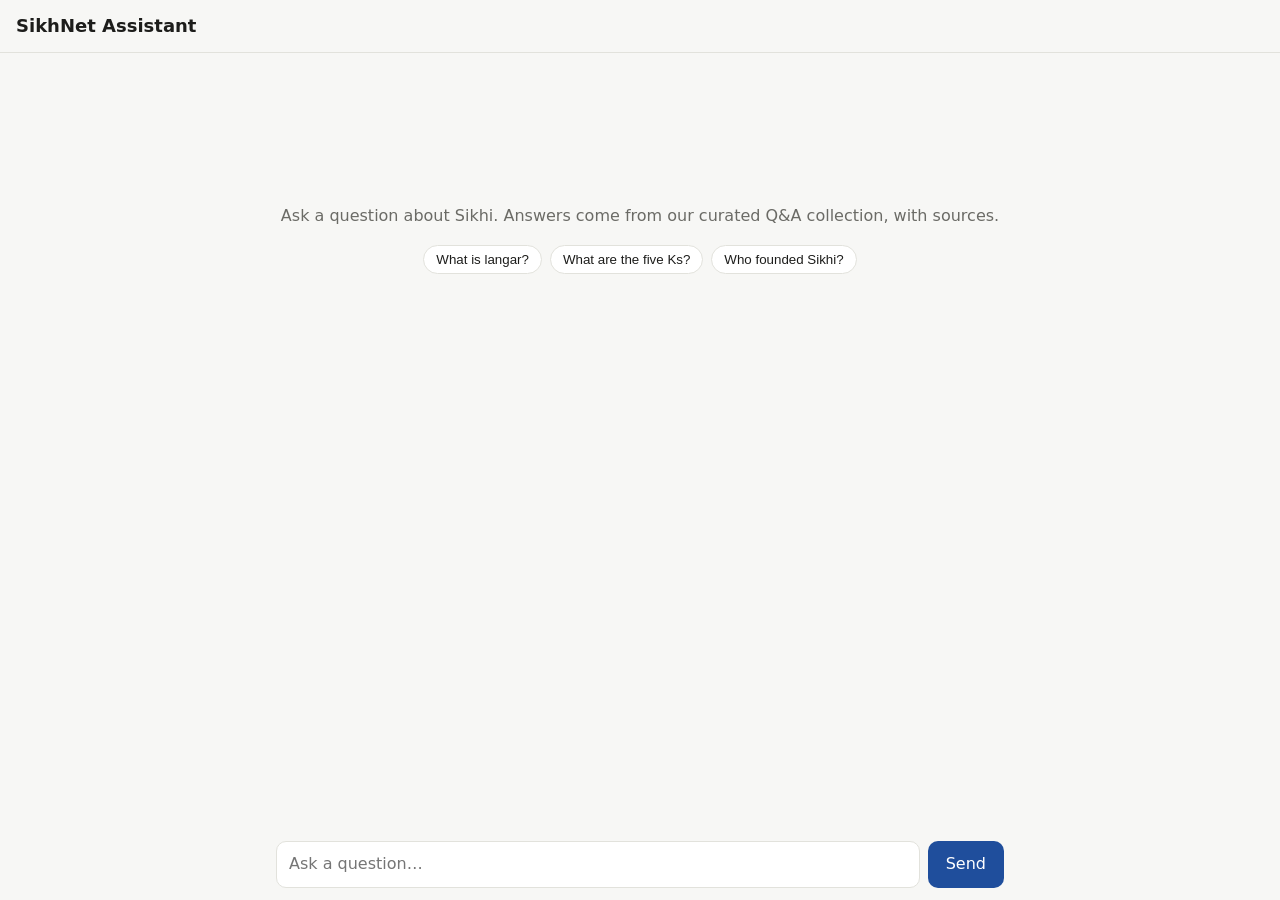
==== frontend/index.html @ e421dd8c "Initial scaffold: team skills, shared brain, RAG chat skeleton - .claude/skills adapted from garryta" ====
<!doctype html>
<html lang="en">
<head>
  <meta charset="utf-8" />
  <meta name="viewport" content="width=device-width, initial-scale=1" />
  <title>SikhNet Assistant</title>
  <link rel="stylesheet" href="style.css" />
</head>
<body>
  <header>
    <h1>SikhNet Assistant</h1>
    <span id="status" class="status"></span>
  </header>

  <main id="chat">
    <div class="empty" id="empty">
      <p>Ask a question about Sikhi. Answers come from our curated Q&amp;A collection, with sources.</p>
      <div class="starters">
        <button>What is langar?</button>
        <button>What are the five Ks?</button>
        <button>Who founded Sikhi?</button>
      </div>
    </div>
  </main>

  <form id="form">
    <textarea id="input" rows="1" placeholder="Ask a question…" required></textarea>
    <button type="submit">Send</button>
  </form>

  <script src="app.js"></script>
</body>
</html>
---- frontend/style.css ----
:root {
  --bg: #f7f7f5; --panel: #ffffff; --text: #1d1d1b; --muted: #6b6b66;
  --accent: #1f4e9c; --user: #e8eefa; --border: #e2e2dc;
}
@media (prefers-color-scheme: dark) {
  :root { --bg: #161615; --panel: #1f1f1d; --text: #ecece8; --muted: #9a9a93;
          --accent: #8db1f0; --user: #243150; --border: #33332f; }
}
* { box-sizing: border-box; }
body { margin: 0; font: 16px/1.55 system-ui, sans-serif; background: var(--bg); color: var(--text);
       display: flex; flex-direction: column; height: 100vh; }
header { display: flex; align-items: center; justify-content: space-between;
         padding: 12px 16px; border-bottom: 1px solid var(--border); }
h1 { font-size: 18px; margin: 0; }
.status { font-size: 12px; color: var(--muted); }
main { flex: 1; overflow-y: auto; padding: 16px; max-width: 760px; width: 100%; margin: 0 auto; }
.empty { text-align: center; color: var(--muted); margin-top: 15vh; }
.starters { display: flex; gap: 8px; justify-content: center; flex-wrap: wrap; }
.starters button { border: 1px solid var(--border); background: var(--panel); color: var(--text);
                   border-radius: 999px; padding: 6px 12px; cursor: pointer; }
.msg { margin: 12px 0; padding: 10px 14px; border-radius: 12px; white-space: pre-wrap; }
.msg.user { background: var(--user); margin-left: 15%; }
.msg.bot { background: var(--panel); border: 1px solid var(--border); margin-right: 5%; }
.msg.thinking { color: var(--muted); font-style: italic; }
.cites { margin-top: 8px; font-size: 13px; white-space: normal; }
.cites details { border-top: 1px solid var(--border); padding: 6px 0; }
.cites summary { cursor: pointer; color: var(--accent); }
.badge { font-size: 11px; color: var(--muted); margin-top: 6px; }
form { display: flex; gap: 8px; padding: 12px 16px; max-width: 760px; width: 100%; margin: 0 auto; }
textarea { flex: 1; resize: none; font: inherit; padding: 10px 12px; border-radius: 10px;
           border: 1px solid var(--border); background: var(--panel); color: var(--text); }
form button { border: 0; border-radius: 10px; padding: 0 18px; background: var(--accent); color: #fff;
              font: inherit; cursor: pointer; }
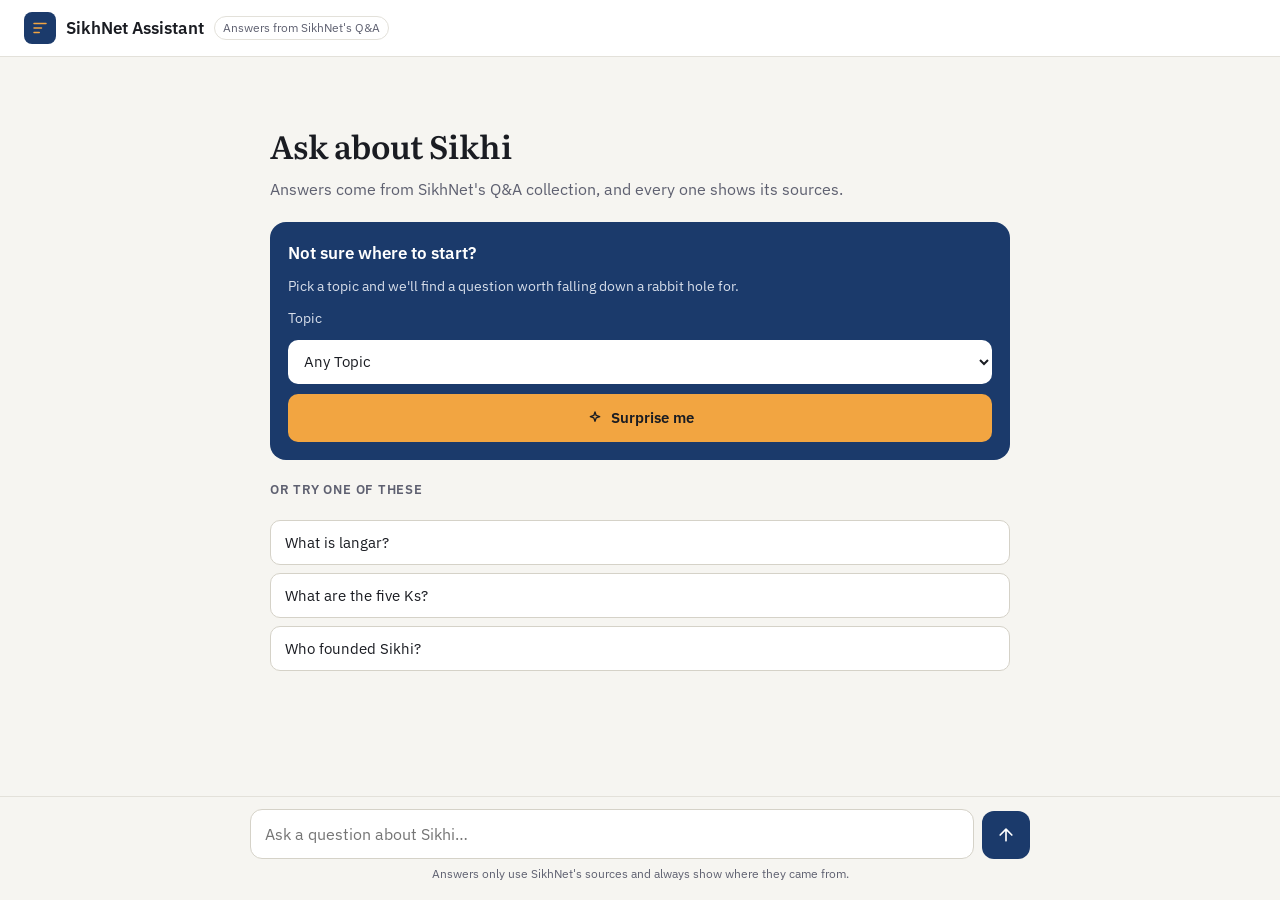
==== commit 03f38b71: "ui: chat v1 from Claude Design — source cards, follow-ups, perspectives, Surprise me R1 numbered sou" ====
--- a/frontend/index.html
+++ b/frontend/index.html
@@ -4,28 +4,64 @@
   <meta charset="utf-8" />
   <meta name="viewport" content="width=device-width, initial-scale=1" />
   <title>SikhNet Assistant</title>
+  <link rel="preconnect" href="https://fonts.googleapis.com" />
+  <link rel="preconnect" href="https://fonts.gstatic.com" crossorigin />
+  <link href="https://fonts.googleapis.com/css2?family=Literata:opsz,wght@7..72,400;7..72,600&family=IBM+Plex+Sans:wght@400;500;600&display=swap" rel="stylesheet" />
   <link rel="stylesheet" href="style.css" />
 </head>
 <body>
-  <header>
-    <h1>SikhNet Assistant</h1>
-    <span id="status" class="status"></span>
+  <header class="topbar">
+    <div class="brand">
+      <span class="logo" aria-hidden="true">
+        <svg width="18" height="18" viewBox="0 0 24 24" fill="none" stroke="currentColor" stroke-width="2" stroke-linecap="round"><path d="M4 6h16M4 12h10M4 18h7"/></svg>
+      </span>
+      <span class="name">SikhNet Assistant</span>
+      <span class="pill" id="status">Answers from SikhNet's Q&amp;A</span>
+    </div>
+    <form class="surprise-bar" data-surprise>
+      <label for="topic">Explore a topic</label>
+      <select id="topic" data-topics></select>
+      <button type="submit" class="btn-accent">
+        <svg width="16" height="16" viewBox="0 0 24 24" fill="none" stroke="currentColor" stroke-width="2" stroke-linejoin="round" aria-hidden="true"><path d="M12 3l1.8 5.2L19 10l-5.2 1.8L12 17l-1.8-5.2L5 10l5.2-1.8z"/></svg>
+        Surprise me
+      </button>
+    </form>
   </header>
 
-  <main id="chat">
-    <div class="empty" id="empty">
-      <p>Ask a question about Sikhi. Answers come from our curated Q&amp;A collection, with sources.</p>
-      <div class="starters">
-        <button>What is langar?</button>
-        <button>What are the five Ks?</button>
-        <button>Who founded Sikhi?</button>
+  <main id="chat" aria-live="polite">
+    <section class="home" id="home">
+      <h1>Ask about Sikhi</h1>
+      <p class="lede">Answers come from SikhNet's Q&amp;A collection, and every one shows its sources.</p>
+
+      <form class="surprise-card" data-surprise>
+        <h2>Not sure where to start?</h2>
+        <p>Pick a topic and we'll find a question worth falling down a rabbit hole for.</p>
+        <label for="topic-home">Topic</label>
+        <select id="topic-home" data-topics></select>
+        <button type="submit" class="btn-accent">
+          <svg width="16" height="16" viewBox="0 0 24 24" fill="none" stroke="currentColor" stroke-width="2" stroke-linejoin="round" aria-hidden="true"><path d="M12 3l1.8 5.2L19 10l-5.2 1.8L12 17l-1.8-5.2L5 10l5.2-1.8z"/></svg>
+          Surprise me
+        </button>
+      </form>
+
+      <h2 class="eyebrow">Or try one of these</h2>
+      <div class="option-list">
+        <button type="button" class="option" data-ask>What is langar?</button>
+        <button type="button" class="option" data-ask>What are the five Ks?</button>
+        <button type="button" class="option" data-ask>Who founded Sikhi?</button>
       </div>
-    </div>
+    </section>
   </main>
 
-  <form id="form">
-    <textarea id="input" rows="1" placeholder="Ask a question…" required></textarea>
-    <button type="submit">Send</button>
+  <form id="form" class="composer">
+    <div class="composer-row">
+      <label for="input" class="sr-only">Your question</label>
+      <textarea id="input" rows="1" placeholder="Ask a question about Sikhi…" required></textarea>
+      <button type="submit" class="send" aria-label="Send">
+        <svg width="20" height="20" viewBox="0 0 24 24" fill="none" stroke="currentColor" stroke-width="2" stroke-linecap="round" stroke-linejoin="round" aria-hidden="true"><path d="M12 19V5M5 12l7-7 7 7"/></svg>
+      </button>
+    </div>
+    <p class="fineprint">Answers only use SikhNet's sources and always show where they came from.</p>
   </form>
 
   <script src="app.js"></script>
--- a/frontend/style.css
+++ b/frontend/style.css
@@ -1,33 +1,145 @@
 :root {
-  --bg: #f7f7f5; --panel: #ffffff; --text: #1d1d1b; --muted: #6b6b66;
-  --accent: #1f4e9c; --user: #e8eefa; --border: #e2e2dc;
+  --bg: #f6f5f1; --panel: #ffffff; --text: #1a1c22; --body: #3c3e4a; --muted: #5e6070;
+  --border: #e3e1da; --control: #d5d2c8; --rule: #eceae3;
+  --navy: #1b3a6b; --on-navy: #ffffff; --on-navy-muted: #d7deea;
+  --accent: #f2a541; --on-accent: #1a1c22;
+  --cite: #e4eaf4; --cite-alt: #f7e7cf; --warm: #8a4b08; --user: #e4eaf4;
+  --link: #1b3a6b;
+  --serif: "Literata", Georgia, serif;
+  --sans: "IBM Plex Sans", system-ui, sans-serif;
 }
 @media (prefers-color-scheme: dark) {
-  :root { --bg: #161615; --panel: #1f1f1d; --text: #ecece8; --muted: #9a9a93;
-          --accent: #8db1f0; --user: #243150; --border: #33332f; }
+  :root {
+    --bg: #14161b; --panel: #1d2027; --text: #ecebe6; --body: #c9c8c2; --muted: #9c9da6;
+    --border: #2d313a; --control: #3a3f4a; --rule: #2a2d35;
+    --navy: #2c4f8a; --on-navy-muted: #c9d3e6;
+    --cite: #26334c; --cite-alt: #3d2f1c; --warm: #f2b56b; --user: #26334c;
+    --link: #9dbaf0;
+  }
 }
 * { box-sizing: border-box; }
-body { margin: 0; font: 16px/1.55 system-ui, sans-serif; background: var(--bg); color: var(--text);
-       display: flex; flex-direction: column; height: 100vh; }
-header { display: flex; align-items: center; justify-content: space-between;
-         padding: 12px 16px; border-bottom: 1px solid var(--border); }
-h1 { font-size: 18px; margin: 0; }
-.status { font-size: 12px; color: var(--muted); }
-main { flex: 1; overflow-y: auto; padding: 16px; max-width: 760px; width: 100%; margin: 0 auto; }
-.empty { text-align: center; color: var(--muted); margin-top: 15vh; }
-.starters { display: flex; gap: 8px; justify-content: center; flex-wrap: wrap; }
-.starters button { border: 1px solid var(--border); background: var(--panel); color: var(--text);
-                   border-radius: 999px; padding: 6px 12px; cursor: pointer; }
-.msg { margin: 12px 0; padding: 10px 14px; border-radius: 12px; white-space: pre-wrap; }
-.msg.user { background: var(--user); margin-left: 15%; }
-.msg.bot { background: var(--panel); border: 1px solid var(--border); margin-right: 5%; }
-.msg.thinking { color: var(--muted); font-style: italic; }
-.cites { margin-top: 8px; font-size: 13px; white-space: normal; }
-.cites details { border-top: 1px solid var(--border); padding: 6px 0; }
-.cites summary { cursor: pointer; color: var(--accent); }
-.badge { font-size: 11px; color: var(--muted); margin-top: 6px; }
-form { display: flex; gap: 8px; padding: 12px 16px; max-width: 760px; width: 100%; margin: 0 auto; }
-textarea { flex: 1; resize: none; font: inherit; padding: 10px 12px; border-radius: 10px;
-           border: 1px solid var(--border); background: var(--panel); color: var(--text); }
-form button { border: 0; border-radius: 10px; padding: 0 18px; background: var(--accent); color: #fff;
-              font: inherit; cursor: pointer; }
+body { margin: 0; font: 16px/1.55 var(--sans); background: var(--bg); color: var(--text);
+       display: flex; flex-direction: column; min-height: 100vh; min-height: 100dvh; }
+a { color: var(--link); }
+button, select, textarea, input { font: inherit; color: inherit; }
+button { cursor: pointer; }
+:focus-visible { outline: 2px solid var(--link); outline-offset: 2px; }
+.sr-only { position: absolute; width: 1px; height: 1px; overflow: hidden; clip: rect(0 0 0 0); white-space: nowrap; }
+
+/* Top bar */
+.topbar { display: flex; flex-wrap: wrap; align-items: center; justify-content: space-between; gap: 12px;
+          padding: 12px 24px; background: var(--panel); border-bottom: 1px solid var(--border);
+          position: sticky; top: 0; z-index: 2; }
+.brand { display: flex; align-items: center; gap: 10px; min-width: 0; }
+.logo { width: 32px; height: 32px; border-radius: 8px; background: var(--navy); color: var(--accent);
+        display: flex; align-items: center; justify-content: center; flex: none; }
+.name { font-weight: 600; font-size: 17px; }
+.pill { font-size: 12px; color: var(--muted); border: 1px solid var(--border); border-radius: 999px; padding: 2px 8px; }
+.surprise-bar { display: flex; flex-wrap: wrap; align-items: center; gap: 8px; margin: 0; }
+.surprise-bar label { font-size: 14px; color: var(--muted); }
+select { height: 44px; padding: 0 12px; border-radius: 10px; border: 1px solid var(--control);
+         background: var(--panel); font-size: 14px; text-transform: capitalize; }
+.btn-accent { height: 44px; padding: 0 16px; border: 0; border-radius: 10px; background: var(--accent);
+              color: var(--on-accent); font-weight: 600; font-size: 14px;
+              display: inline-flex; align-items: center; justify-content: center; gap: 8px; }
+body:not(.has-chat) .surprise-bar { display: none; }  /* home shows its own Surprise card */
+.btn-accent:disabled { opacity: .6; cursor: progress; }
+
+/* Conversation */
+main { flex: 1; width: 100%; max-width: 780px; margin: 0 auto; padding: 32px 20px 24px;
+       display: flex; flex-direction: column; gap: 24px; }
+.user-msg { align-self: flex-end; max-width: 80%; background: var(--user); border-radius: 16px 16px 4px 16px;
+            padding: 10px 16px; white-space: pre-wrap; overflow-wrap: anywhere; }
+.turn { display: flex; flex-direction: column; gap: 20px; }
+.answer { font-family: var(--serif); font-size: 18px; line-height: 1.7; overflow-wrap: anywhere; }
+.answer p { margin: 0 0 12px; }
+.answer p:last-child { margin-bottom: 0; }
+.answer ul, .answer ol { margin: 0 0 12px; padding-left: 1.4em; }
+.cite { font-family: var(--sans); font-size: 12px; font-weight: 600; line-height: 1; border: 0;
+        background: var(--cite); color: var(--link); border-radius: 6px; padding: 3px 6px;
+        vertical-align: 2px; margin: 0 1px; }
+.cite.alt { background: var(--cite-alt); }
+.eyebrow { margin: 0; font-size: 13px; font-weight: 600; letter-spacing: .06em; text-transform: uppercase; color: var(--muted); }
+section.block { display: flex; flex-direction: column; gap: 10px; }
+
+/* R1 source cards */
+.sources { display: grid; grid-template-columns: repeat(2, minmax(0, 1fr)); gap: 10px; align-items: start; }
+.source { background: var(--panel); border: 1px solid var(--border); border-radius: 12px; padding: 12px 14px; }
+.source.flash { border-color: var(--link); }
+.source summary { cursor: pointer; display: flex; gap: 10px; align-items: flex-start; list-style: none; }
+.source summary::-webkit-details-marker { display: none; }
+.num { flex: none; width: 22px; height: 22px; border-radius: 6px; background: var(--navy); color: var(--on-navy);
+       font-size: 12px; font-weight: 600; display: flex; align-items: center; justify-content: center; }
+.source-head { display: flex; flex-direction: column; gap: 2px; min-width: 0; }
+.source-q { font-weight: 600; font-size: 15px; overflow-wrap: anywhere; }
+.source-meta { font-size: 12px; color: var(--muted); }
+.source p { margin: 10px 0 6px; font-size: 14px; color: var(--body); white-space: pre-wrap; overflow-wrap: anywhere; }
+.source a { font-size: 13px; font-weight: 500; }
+
+/* R4 perspectives */
+.perspectives { background: var(--panel); border: 1px solid var(--border); border-radius: 12px; padding: 16px; gap: 12px; }
+.perspectives-head { display: flex; flex-wrap: wrap; align-items: center; justify-content: space-between; gap: 8px; }
+.perspectives h2 { margin: 0; font-size: 15px; font-weight: 600; }
+.perspectives-head span { font-size: 12px; color: var(--muted); }
+.view { display: flex; flex-direction: column; gap: 4px; }
+.view + .view { border-top: 1px solid var(--rule); padding-top: 12px; }
+.view-label { font-size: 13px; font-weight: 600; color: var(--warm); }
+.view p { margin: 0; font-size: 15px; color: var(--body); }
+
+/* R2 follow-ups, starters */
+.option-list { display: flex; flex-direction: column; gap: 8px; }
+.option { text-align: left; min-height: 44px; padding: 10px 14px; border-radius: 10px; border: 1px solid var(--control);
+          background: var(--panel); font-size: 15px; display: flex; align-items: center; justify-content: space-between; gap: 12px; }
+.option:hover { border-color: var(--link); }
+.option svg { flex: none; color: var(--link); }
+
+/* Home (empty state) */
+.home { display: flex; flex-direction: column; gap: 20px; margin-top: 4vh; }
+.home h1 { margin: 0; font-family: var(--serif); font-size: 32px; font-weight: 600; line-height: 1.25; }
+.lede { margin: -8px 0 0; color: var(--muted); }
+.surprise-card { background: var(--navy); color: var(--on-navy); border-radius: 16px; padding: 18px;
+                 display: flex; flex-direction: column; gap: 10px; margin: 0; }
+.surprise-card h2 { margin: 0; font-size: 17px; font-weight: 600; }
+.surprise-card p, .surprise-card label { margin: 0; font-size: 14px; color: var(--on-navy-muted); }
+.surprise-card select { border: 0; background: #ffffff; color: #1a1c22; font-size: 15px; }
+.surprise-card .btn-accent { height: 48px; font-size: 15px; }
+
+/* Loading, not found, error */
+.loading { display: flex; flex-direction: column; gap: 10px; background: var(--panel); border: 1px solid var(--border);
+           border-radius: 12px; padding: 14px; }
+.loading-label { font-size: 13px; color: var(--muted); display: flex; align-items: center; gap: 8px; }
+.bar { height: 12px; border-radius: 6px; background: var(--rule); animation: pulse 1.2s ease-in-out infinite; }
+@keyframes pulse { 50% { opacity: .45; } }
+@media (prefers-reduced-motion: reduce) { .bar { animation: none; } }
+.notice { background: var(--panel); border: 1px solid var(--border); border-radius: 12px; padding: 16px;
+          display: flex; flex-direction: column; gap: 12px; }
+.notice-head { display: flex; align-items: center; gap: 8px; color: var(--warm); }
+.notice h2 { margin: 0; font-size: 16px; font-weight: 600; color: var(--text); }
+.notice p { margin: 0; font-size: 15px; color: var(--body); }
+.mode-note { font-size: 12px; color: var(--muted); }
+
+/* Composer */
+.composer { position: sticky; bottom: 0; background: var(--bg); border-top: 1px solid var(--border);
+            padding: 12px 20px 16px; margin: 0; }
+.composer-row, .fineprint { max-width: 780px; margin: 0 auto; }
+.composer-row { display: flex; gap: 8px; align-items: flex-end; }
+textarea { flex: 1; min-width: 0; resize: none; min-height: 48px; max-height: 200px; padding: 12px 14px; border-radius: 12px;
+           border: 1px solid var(--control); background: var(--panel); }
+.send { width: 48px; height: 48px; flex: none; border-radius: 12px; border: 0; background: var(--navy); color: var(--on-navy);
+        display: flex; align-items: center; justify-content: center; }
+.send:disabled { opacity: .6; cursor: progress; }
+.fineprint { margin-top: 6px; font-size: 12px; color: var(--muted); text-align: center; }
+
+@media (max-width: 640px) {
+  .topbar { padding: 10px 16px; }
+  .pill, .surprise-bar label { display: none; }
+  .surprise-bar { width: 100%; }
+  .surprise-bar select { flex: 1; min-width: 0; }
+  main { padding: 20px 16px 16px; }
+  .home h1 { font-size: 28px; }
+  .sources { grid-template-columns: minmax(0, 1fr); }
+  .user-msg { max-width: 88%; }
+  .answer { font-size: 17px; }
+  .composer { padding: 10px 16px 14px; }
+  .fineprint { display: none; }
+}
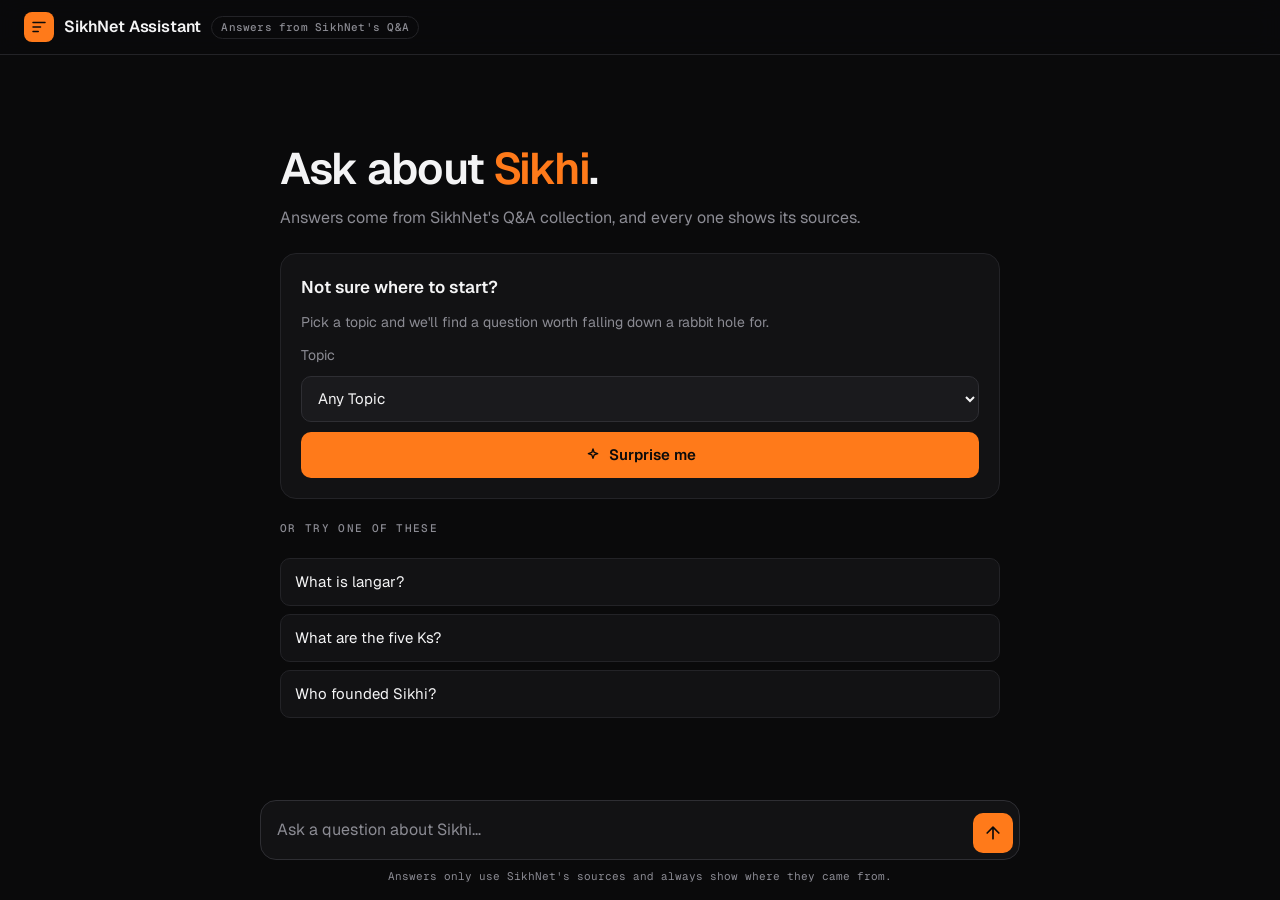
==== commit bd7495c6: "ui: sleek black + orange theme Near-black surfaces, single orange accent, Geist + Geist Mono, pill c" ====
--- a/frontend/index.html
+++ b/frontend/index.html
@@ -3,10 +3,11 @@
 <head>
   <meta charset="utf-8" />
   <meta name="viewport" content="width=device-width, initial-scale=1" />
+  <meta name="theme-color" content="#0a0a0b" />
   <title>SikhNet Assistant</title>
   <link rel="preconnect" href="https://fonts.googleapis.com" />
   <link rel="preconnect" href="https://fonts.gstatic.com" crossorigin />
-  <link href="https://fonts.googleapis.com/css2?family=Literata:opsz,wght@7..72,400;7..72,600&family=IBM+Plex+Sans:wght@400;500;600&display=swap" rel="stylesheet" />
+  <link href="https://fonts.googleapis.com/css2?family=Geist:wght@400;500;600&family=Geist+Mono:wght@400;500;600&display=swap" rel="stylesheet" />
   <link rel="stylesheet" href="style.css" />
 </head>
 <body>
@@ -30,7 +31,7 @@
 
   <main id="chat" aria-live="polite">
     <section class="home" id="home">
-      <h1>Ask about Sikhi</h1>
+      <h1>Ask about <em>Sikhi</em>.</h1>
       <p class="lede">Answers come from SikhNet's Q&amp;A collection, and every one shows its sources.</p>
 
       <form class="surprise-card" data-surprise>
--- a/frontend/style.css
+++ b/frontend/style.css
@@ -1,145 +1,160 @@
+/* Sleek dark theme: near-black surfaces, one orange accent. */
 :root {
-  --bg: #f6f5f1; --panel: #ffffff; --text: #1a1c22; --body: #3c3e4a; --muted: #5e6070;
-  --border: #e3e1da; --control: #d5d2c8; --rule: #eceae3;
-  --navy: #1b3a6b; --on-navy: #ffffff; --on-navy-muted: #d7deea;
-  --accent: #f2a541; --on-accent: #1a1c22;
-  --cite: #e4eaf4; --cite-alt: #f7e7cf; --warm: #8a4b08; --user: #e4eaf4;
-  --link: #1b3a6b;
-  --serif: "Literata", Georgia, serif;
-  --sans: "IBM Plex Sans", system-ui, sans-serif;
-}
-@media (prefers-color-scheme: dark) {
-  :root {
-    --bg: #14161b; --panel: #1d2027; --text: #ecebe6; --body: #c9c8c2; --muted: #9c9da6;
-    --border: #2d313a; --control: #3a3f4a; --rule: #2a2d35;
-    --navy: #2c4f8a; --on-navy-muted: #c9d3e6;
-    --cite: #26334c; --cite-alt: #3d2f1c; --warm: #f2b56b; --user: #26334c;
-    --link: #9dbaf0;
-  }
+  color-scheme: dark;
+  --bg: #0a0a0b; --panel: #121214; --raised: #1a1a1d; --hover: #212125;
+  --text: #f4f4f5; --body: #c9c9cf; --muted: #8b8b93;
+  --border: #232327; --control: #2e2e33; --rule: #1f1f23;
+  --accent: #ff7a1a; --accent-hover: #ff8f3d; --on-accent: #0a0a0b;
+  --accent-soft: rgba(255, 122, 26, .14); --accent-line: rgba(255, 122, 26, .45);
+  --sans: "Geist", system-ui, sans-serif;
+  --mono: "Geist Mono", ui-monospace, monospace;
 }
 * { box-sizing: border-box; }
-body { margin: 0; font: 16px/1.55 var(--sans); background: var(--bg); color: var(--text);
-       display: flex; flex-direction: column; min-height: 100vh; min-height: 100dvh; }
-a { color: var(--link); }
+body { margin: 0; font: 16px/1.6 var(--sans); background: var(--bg); color: var(--text);
+       display: flex; flex-direction: column; min-height: 100vh; min-height: 100dvh;
+       -webkit-font-smoothing: antialiased; }
+a { color: var(--accent); text-decoration-color: var(--accent-line); text-underline-offset: 3px; }
+a:hover { color: var(--accent-hover); }
 button, select, textarea, input { font: inherit; color: inherit; }
 button { cursor: pointer; }
-:focus-visible { outline: 2px solid var(--link); outline-offset: 2px; }
+:focus-visible { outline: 2px solid var(--accent); outline-offset: 2px; }
+::selection { background: var(--accent); color: var(--on-accent); }
 .sr-only { position: absolute; width: 1px; height: 1px; overflow: hidden; clip: rect(0 0 0 0); white-space: nowrap; }
 
 /* Top bar */
 .topbar { display: flex; flex-wrap: wrap; align-items: center; justify-content: space-between; gap: 12px;
-          padding: 12px 24px; background: var(--panel); border-bottom: 1px solid var(--border);
+          padding: 12px 24px; background: rgba(10, 10, 11, .82); backdrop-filter: blur(12px);
+          -webkit-backdrop-filter: blur(12px); border-bottom: 1px solid var(--border);
           position: sticky; top: 0; z-index: 2; }
 .brand { display: flex; align-items: center; gap: 10px; min-width: 0; }
-.logo { width: 32px; height: 32px; border-radius: 8px; background: var(--navy); color: var(--accent);
+.logo { width: 30px; height: 30px; border-radius: 8px; background: var(--accent); color: var(--on-accent);
         display: flex; align-items: center; justify-content: center; flex: none; }
-.name { font-weight: 600; font-size: 17px; }
-.pill { font-size: 12px; color: var(--muted); border: 1px solid var(--border); border-radius: 999px; padding: 2px 8px; }
+.name { font-weight: 600; font-size: 16px; letter-spacing: -.01em; }
+.pill { font: 500 11px/1 var(--mono); color: var(--muted); border: 1px solid var(--border); border-radius: 999px;
+        padding: 5px 9px; letter-spacing: .02em; }
 .surprise-bar { display: flex; flex-wrap: wrap; align-items: center; gap: 8px; margin: 0; }
-.surprise-bar label { font-size: 14px; color: var(--muted); }
-select { height: 44px; padding: 0 12px; border-radius: 10px; border: 1px solid var(--control);
+.surprise-bar label { font-size: 13px; color: var(--muted); }
+select { height: 40px; padding: 0 12px; border-radius: 10px; border: 1px solid var(--control);
          background: var(--panel); font-size: 14px; text-transform: capitalize; }
-.btn-accent { height: 44px; padding: 0 16px; border: 0; border-radius: 10px; background: var(--accent);
+select:hover { border-color: #3d3d43; }
+.btn-accent { height: 40px; padding: 0 16px; border: 0; border-radius: 10px; background: var(--accent);
               color: var(--on-accent); font-weight: 600; font-size: 14px;
-              display: inline-flex; align-items: center; justify-content: center; gap: 8px; }
+              display: inline-flex; align-items: center; justify-content: center; gap: 8px;
+              transition: background .15s, transform .15s; }
+.btn-accent:hover { background: var(--accent-hover); }
+.btn-accent:active { transform: translateY(1px); }
 body:not(.has-chat) .surprise-bar { display: none; }  /* home shows its own Surprise card */
-.btn-accent:disabled { opacity: .6; cursor: progress; }
+.btn-accent:disabled { opacity: .55; cursor: progress; }
 
 /* Conversation */
-main { flex: 1; width: 100%; max-width: 780px; margin: 0 auto; padding: 32px 20px 24px;
-       display: flex; flex-direction: column; gap: 24px; }
-.user-msg { align-self: flex-end; max-width: 80%; background: var(--user); border-radius: 16px 16px 4px 16px;
-            padding: 10px 16px; white-space: pre-wrap; overflow-wrap: anywhere; }
-.turn { display: flex; flex-direction: column; gap: 20px; }
-.answer { font-family: var(--serif); font-size: 18px; line-height: 1.7; overflow-wrap: anywhere; }
-.answer p { margin: 0 0 12px; }
+main { flex: 1; width: 100%; max-width: 760px; margin: 0 auto; padding: 36px 20px 28px;
+       display: flex; flex-direction: column; gap: 28px; }
+.user-msg { align-self: flex-end; max-width: 80%; background: var(--raised); border: 1px solid var(--border);
+            border-radius: 18px 18px 4px 18px; padding: 10px 16px; white-space: pre-wrap; overflow-wrap: anywhere; }
+.turn { display: flex; flex-direction: column; gap: 22px; }
+.answer { font-size: 17px; line-height: 1.75; color: var(--body); overflow-wrap: anywhere; }
+.answer strong { color: var(--text); font-weight: 600; }
+.answer p { margin: 0 0 14px; }
 .answer p:last-child { margin-bottom: 0; }
-.answer ul, .answer ol { margin: 0 0 12px; padding-left: 1.4em; }
-.cite { font-family: var(--sans); font-size: 12px; font-weight: 600; line-height: 1; border: 0;
-        background: var(--cite); color: var(--link); border-radius: 6px; padding: 3px 6px;
-        vertical-align: 2px; margin: 0 1px; }
-.cite.alt { background: var(--cite-alt); }
-.eyebrow { margin: 0; font-size: 13px; font-weight: 600; letter-spacing: .06em; text-transform: uppercase; color: var(--muted); }
+.answer ul, .answer ol { margin: 0 0 14px; padding-left: 1.4em; }
+.answer li::marker { color: var(--accent); }
+.cite { font: 600 11px/1 var(--mono); border: 1px solid var(--accent-line); background: var(--accent-soft);
+        color: var(--accent); border-radius: 5px; padding: 3px 5px; vertical-align: 2px; margin: 0 1px;
+        transition: background .15s; }
+.cite:hover { background: var(--accent); color: var(--on-accent); }
+.cite.alt { border-color: var(--control); background: var(--raised); color: var(--body); }
+.cite.alt:hover { background: var(--hover); color: var(--text); }
+.eyebrow { margin: 0; font: 500 11px/1.4 var(--mono); letter-spacing: .12em; text-transform: uppercase; color: var(--muted); }
 section.block { display: flex; flex-direction: column; gap: 10px; }
 
 /* R1 source cards */
 .sources { display: grid; grid-template-columns: repeat(2, minmax(0, 1fr)); gap: 10px; align-items: start; }
-.source { background: var(--panel); border: 1px solid var(--border); border-radius: 12px; padding: 12px 14px; }
-.source.flash { border-color: var(--link); }
+.source { background: var(--panel); border: 1px solid var(--border); border-radius: 12px; padding: 12px 14px;
+          transition: border-color .2s; }
+.source:hover { border-color: var(--control); }
+.source.flash { border-color: var(--accent); }
 .source summary { cursor: pointer; display: flex; gap: 10px; align-items: flex-start; list-style: none; }
 .source summary::-webkit-details-marker { display: none; }
-.num { flex: none; width: 22px; height: 22px; border-radius: 6px; background: var(--navy); color: var(--on-navy);
-       font-size: 12px; font-weight: 600; display: flex; align-items: center; justify-content: center; }
+.num { flex: none; width: 22px; height: 22px; border-radius: 6px; border: 1px solid var(--accent-line);
+       color: var(--accent); font: 600 11px/1 var(--mono); display: flex; align-items: center; justify-content: center; }
 .source-head { display: flex; flex-direction: column; gap: 2px; min-width: 0; }
-.source-q { font-weight: 600; font-size: 15px; overflow-wrap: anywhere; }
-.source-meta { font-size: 12px; color: var(--muted); }
+.source-q { font-weight: 500; font-size: 15px; overflow-wrap: anywhere; }
+.source-meta { font: 400 11px/1.5 var(--mono); color: var(--muted); }
 .source p { margin: 10px 0 6px; font-size: 14px; color: var(--body); white-space: pre-wrap; overflow-wrap: anywhere; }
 .source a { font-size: 13px; font-weight: 500; }
 
 /* R4 perspectives */
-.perspectives { background: var(--panel); border: 1px solid var(--border); border-radius: 12px; padding: 16px; gap: 12px; }
+.perspectives { background: var(--panel); border: 1px solid var(--border); border-radius: 12px; padding: 16px; gap: 14px; }
 .perspectives-head { display: flex; flex-wrap: wrap; align-items: center; justify-content: space-between; gap: 8px; }
 .perspectives h2 { margin: 0; font-size: 15px; font-weight: 600; }
-.perspectives-head span { font-size: 12px; color: var(--muted); }
+.perspectives-head span { font: 400 11px/1.5 var(--mono); color: var(--muted); }
 .view { display: flex; flex-direction: column; gap: 4px; }
-.view + .view { border-top: 1px solid var(--rule); padding-top: 12px; }
-.view-label { font-size: 13px; font-weight: 600; color: var(--warm); }
+.view + .view { border-top: 1px solid var(--rule); padding-top: 14px; }
+.view-label { font: 500 11px/1.5 var(--mono); letter-spacing: .08em; text-transform: uppercase; color: var(--accent); }
 .view p { margin: 0; font-size: 15px; color: var(--body); }
 
 /* R2 follow-ups, starters */
 .option-list { display: flex; flex-direction: column; gap: 8px; }
-.option { text-align: left; min-height: 44px; padding: 10px 14px; border-radius: 10px; border: 1px solid var(--control);
-          background: var(--panel); font-size: 15px; display: flex; align-items: center; justify-content: space-between; gap: 12px; }
-.option:hover { border-color: var(--link); }
-.option svg { flex: none; color: var(--link); }
+.option { text-align: left; min-height: 46px; padding: 11px 14px; border-radius: 10px; border: 1px solid var(--border);
+          background: var(--panel); font-size: 15px; display: flex; align-items: center; justify-content: space-between; gap: 12px;
+          transition: border-color .15s, background .15s; }
+.option:hover { border-color: var(--accent-line); background: var(--raised); }
+.option svg { flex: none; color: var(--muted); transition: color .15s, transform .15s; }
+.option:hover svg { color: var(--accent); transform: translateX(2px); }
 
 /* Home (empty state) */
-.home { display: flex; flex-direction: column; gap: 20px; margin-top: 4vh; }
-.home h1 { margin: 0; font-family: var(--serif); font-size: 32px; font-weight: 600; line-height: 1.25; }
-.lede { margin: -8px 0 0; color: var(--muted); }
-.surprise-card { background: var(--navy); color: var(--on-navy); border-radius: 16px; padding: 18px;
+.home { display: flex; flex-direction: column; gap: 22px; margin-top: 6vh; }
+.home h1 { margin: 0; font-size: 44px; font-weight: 600; line-height: 1.1; letter-spacing: -.03em; }
+.home h1 em { font-style: normal; color: var(--accent); }
+.lede { margin: -10px 0 0; color: var(--muted); font-size: 16px; }
+.surprise-card { background: var(--panel); border: 1px solid var(--border); border-radius: 16px; padding: 20px;
                  display: flex; flex-direction: column; gap: 10px; margin: 0; }
 .surprise-card h2 { margin: 0; font-size: 17px; font-weight: 600; }
-.surprise-card p, .surprise-card label { margin: 0; font-size: 14px; color: var(--on-navy-muted); }
-.surprise-card select { border: 0; background: #ffffff; color: #1a1c22; font-size: 15px; }
-.surprise-card .btn-accent { height: 48px; font-size: 15px; }
+.surprise-card p, .surprise-card label { margin: 0; font-size: 14px; color: var(--muted); }
+.surprise-card select { height: 46px; font-size: 15px; background: var(--raised); }
+.surprise-card .btn-accent { height: 46px; font-size: 15px; }
 
 /* Loading, not found, error */
 .loading { display: flex; flex-direction: column; gap: 10px; background: var(--panel); border: 1px solid var(--border);
            border-radius: 12px; padding: 14px; }
-.loading-label { font-size: 13px; color: var(--muted); display: flex; align-items: center; gap: 8px; }
-.bar { height: 12px; border-radius: 6px; background: var(--rule); animation: pulse 1.2s ease-in-out infinite; }
-@keyframes pulse { 50% { opacity: .45; } }
-@media (prefers-reduced-motion: reduce) { .bar { animation: none; } }
+.loading-label { font: 400 12px/1.5 var(--mono); color: var(--muted); display: flex; align-items: center; gap: 8px; }
+.loading-label svg { color: var(--accent); }
+.bar { height: 10px; border-radius: 5px; background: var(--raised); animation: pulse 1.2s ease-in-out infinite; }
+@keyframes pulse { 50% { opacity: .4; } }
+@media (prefers-reduced-motion: reduce) { .bar { animation: none; } * { transition: none !important; } }
 .notice { background: var(--panel); border: 1px solid var(--border); border-radius: 12px; padding: 16px;
           display: flex; flex-direction: column; gap: 12px; }
-.notice-head { display: flex; align-items: center; gap: 8px; color: var(--warm); }
+.notice-head { display: flex; align-items: center; gap: 8px; color: var(--accent); }
 .notice h2 { margin: 0; font-size: 16px; font-weight: 600; color: var(--text); }
 .notice p { margin: 0; font-size: 15px; color: var(--body); }
-.mode-note { font-size: 12px; color: var(--muted); }
+.mode-note { font: 400 11px/1.5 var(--mono); color: var(--muted); }
 
 /* Composer */
-.composer { position: sticky; bottom: 0; background: var(--bg); border-top: 1px solid var(--border);
-            padding: 12px 20px 16px; margin: 0; }
-.composer-row, .fineprint { max-width: 780px; margin: 0 auto; }
-.composer-row { display: flex; gap: 8px; align-items: flex-end; }
-textarea { flex: 1; min-width: 0; resize: none; min-height: 48px; max-height: 200px; padding: 12px 14px; border-radius: 12px;
-           border: 1px solid var(--control); background: var(--panel); }
-.send { width: 48px; height: 48px; flex: none; border-radius: 12px; border: 0; background: var(--navy); color: var(--on-navy);
-        display: flex; align-items: center; justify-content: center; }
-.send:disabled { opacity: .6; cursor: progress; }
-.fineprint { margin-top: 6px; font-size: 12px; color: var(--muted); text-align: center; }
+.composer { position: sticky; bottom: 0; background: linear-gradient(transparent, var(--bg) 28%);
+            padding: 20px 20px 16px; margin: 0; }
+.composer-row, .fineprint { max-width: 760px; margin: 0 auto; }
+.composer-row { display: flex; gap: 8px; align-items: flex-end; background: var(--panel); border: 1px solid var(--control);
+                border-radius: 16px; padding: 6px 6px 6px 4px; transition: border-color .15s; }
+.composer-row:focus-within { border-color: var(--accent-line); }
+textarea { flex: 1; min-width: 0; resize: none; min-height: 44px; max-height: 200px; padding: 10px 12px;
+           border: 0; background: transparent; outline: none; }
+textarea::placeholder { color: var(--muted); }
+.send { width: 40px; height: 40px; flex: none; border-radius: 10px; border: 0; background: var(--accent); color: var(--on-accent);
+        display: flex; align-items: center; justify-content: center; transition: background .15s; }
+.send:hover { background: var(--accent-hover); }
+.send:disabled { opacity: .55; cursor: progress; }
+.fineprint { margin-top: 8px; font: 400 11px/1.5 var(--mono); color: var(--muted); text-align: center; }
 
 @media (max-width: 640px) {
   .topbar { padding: 10px 16px; }
   .pill, .surprise-bar label { display: none; }
   .surprise-bar { width: 100%; }
   .surprise-bar select { flex: 1; min-width: 0; }
-  main { padding: 20px 16px 16px; }
-  .home h1 { font-size: 28px; }
+  main { padding: 24px 16px 16px; }
+  .home h1 { font-size: 34px; }
   .sources { grid-template-columns: minmax(0, 1fr); }
   .user-msg { max-width: 88%; }
-  .answer { font-size: 17px; }
-  .composer { padding: 10px 16px 14px; }
+  .answer { font-size: 16px; }
+  .composer { padding: 16px 12px 12px; }
   .fineprint { display: none; }
 }
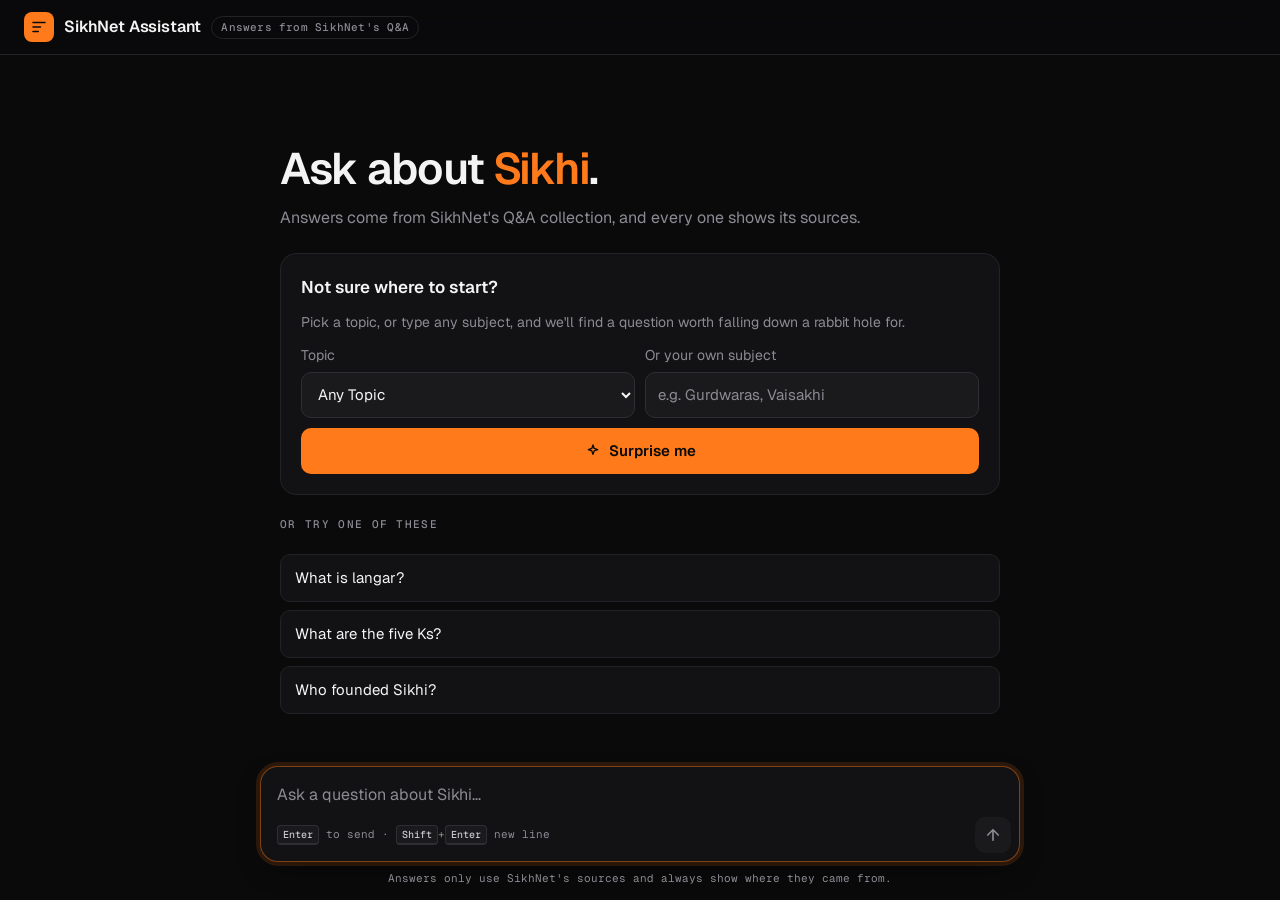
==== commit 640bd024: "ui: chat box v2 — stop, copy, ask again, scroll-to-latest, topic labels Composer: Enter to send / Sh" ====
--- a/frontend/index.html
+++ b/frontend/index.html
@@ -19,14 +19,20 @@
       <span class="name">SikhNet Assistant</span>
       <span class="pill" id="status">Answers from SikhNet's Q&amp;A</span>
     </div>
-    <form class="surprise-bar" data-surprise>
-      <label for="topic">Explore a topic</label>
-      <select id="topic" data-topics></select>
-      <button type="submit" class="btn-accent">
-        <svg width="16" height="16" viewBox="0 0 24 24" fill="none" stroke="currentColor" stroke-width="2" stroke-linejoin="round" aria-hidden="true"><path d="M12 3l1.8 5.2L19 10l-5.2 1.8L12 17l-1.8-5.2L5 10l5.2-1.8z"/></svg>
-        Surprise me
+    <div class="top-actions">
+      <form class="surprise-bar" data-surprise>
+        <label for="topic">Explore a topic</label>
+        <select id="topic" data-topics></select>
+        <button type="submit" class="btn-accent">
+          <svg width="16" height="16" viewBox="0 0 24 24" fill="none" stroke="currentColor" stroke-width="2" stroke-linejoin="round" aria-hidden="true"><path d="M12 3l1.8 5.2L19 10l-5.2 1.8L12 17l-1.8-5.2L5 10l5.2-1.8z"/></svg>
+          Surprise me
+        </button>
+      </form>
+      <button type="button" class="btn-ghost" id="new-chat" title="New chat">
+        <svg width="16" height="16" viewBox="0 0 24 24" fill="none" stroke="currentColor" stroke-width="2" stroke-linecap="round" aria-hidden="true"><path d="M12 5v14M5 12h14"/></svg>
+        <span>New chat</span>
       </button>
-    </form>
+    </div>
   </header>
 
   <main id="chat" aria-live="polite">
@@ -36,9 +42,17 @@
 
       <form class="surprise-card" data-surprise>
         <h2>Not sure where to start?</h2>
-        <p>Pick a topic and we'll find a question worth falling down a rabbit hole for.</p>
-        <label for="topic-home">Topic</label>
-        <select id="topic-home" data-topics></select>
+        <p>Pick a topic, or type any subject, and we'll find a question worth falling down a rabbit hole for.</p>
+        <div class="surprise-fields">
+          <div class="field">
+            <label for="topic-home">Topic</label>
+            <select id="topic-home" data-topics></select>
+          </div>
+          <div class="field">
+            <label for="topic-free">Or your own subject</label>
+            <input id="topic-free" type="text" placeholder="e.g. Gurdwaras, Vaisakhi" data-topic-free autocomplete="off" />
+          </div>
+        </div>
         <button type="submit" class="btn-accent">
           <svg width="16" height="16" viewBox="0 0 24 24" fill="none" stroke="currentColor" stroke-width="2" stroke-linejoin="round" aria-hidden="true"><path d="M12 3l1.8 5.2L19 10l-5.2 1.8L12 17l-1.8-5.2L5 10l5.2-1.8z"/></svg>
           Surprise me
@@ -54,13 +68,23 @@
     </section>
   </main>
 
+  <button type="button" class="to-bottom" id="to-bottom" aria-label="Scroll to latest message" hidden>
+    <svg width="18" height="18" viewBox="0 0 24 24" fill="none" stroke="currentColor" stroke-width="2" stroke-linecap="round" stroke-linejoin="round" aria-hidden="true"><path d="M12 5v14M5 12l7 7 7-7"/></svg>
+  </button>
+
   <form id="form" class="composer">
-    <div class="composer-row">
+    <div class="composer-box">
       <label for="input" class="sr-only">Your question</label>
       <textarea id="input" rows="1" placeholder="Ask a question about Sikhi…" required></textarea>
-      <button type="submit" class="send" aria-label="Send">
-        <svg width="20" height="20" viewBox="0 0 24 24" fill="none" stroke="currentColor" stroke-width="2" stroke-linecap="round" stroke-linejoin="round" aria-hidden="true"><path d="M12 19V5M5 12l7-7 7 7"/></svg>
-      </button>
+      <div class="composer-bar">
+        <span class="hint" id="hint"><kbd>Enter</kbd> to send · <kbd>Shift</kbd>+<kbd>Enter</kbd> new line</span>
+        <button type="submit" class="send" id="send" aria-label="Send" disabled>
+          <svg width="18" height="18" viewBox="0 0 24 24" fill="none" stroke="currentColor" stroke-width="2.2" stroke-linecap="round" stroke-linejoin="round" aria-hidden="true"><path d="M12 19V5M5 12l7-7 7 7"/></svg>
+        </button>
+        <button type="button" class="send stop" id="stop" aria-label="Stop" hidden>
+          <svg width="14" height="14" viewBox="0 0 24 24" fill="currentColor" aria-hidden="true"><rect x="5" y="5" width="14" height="14" rx="2"/></svg>
+        </button>
+      </div>
     </div>
     <p class="fineprint">Answers only use SikhNet's sources and always show where they came from.</p>
   </form>
--- a/frontend/style.css
+++ b/frontend/style.css
@@ -130,25 +130,74 @@
 .mode-note { font: 400 11px/1.5 var(--mono); color: var(--muted); }
 
 /* Composer */
-.composer { position: sticky; bottom: 0; background: linear-gradient(transparent, var(--bg) 28%);
-            padding: 20px 20px 16px; margin: 0; }
-.composer-row, .fineprint { max-width: 760px; margin: 0 auto; }
-.composer-row { display: flex; gap: 8px; align-items: flex-end; background: var(--panel); border: 1px solid var(--control);
-                border-radius: 16px; padding: 6px 6px 6px 4px; transition: border-color .15s; }
-.composer-row:focus-within { border-color: var(--accent-line); }
-textarea { flex: 1; min-width: 0; resize: none; min-height: 44px; max-height: 200px; padding: 10px 12px;
-           border: 0; background: transparent; outline: none; }
+.composer { position: sticky; bottom: 0; background: linear-gradient(transparent, var(--bg) 26%);
+            padding: 20px 20px 14px; margin: 0; }
+.composer-box, .fineprint { max-width: 760px; margin: 0 auto; }
+.composer-box { background: var(--panel); border: 1px solid var(--control); border-radius: 18px;
+                padding: 6px 8px 8px; box-shadow: 0 10px 30px -12px rgba(0, 0, 0, .8);
+                transition: border-color .15s, box-shadow .15s; cursor: text; }
+.composer-box:focus-within { border-color: var(--accent-line); box-shadow: 0 0 0 4px var(--accent-soft), 0 10px 30px -12px rgba(0, 0, 0, .8); }
+textarea { display: block; width: 100%; resize: none; min-height: 44px; max-height: 200px; padding: 10px 8px 4px;
+           border: 0; background: transparent; outline: none; font-size: 16px; line-height: 1.5; }
 textarea::placeholder { color: var(--muted); }
-.send { width: 40px; height: 40px; flex: none; border-radius: 10px; border: 0; background: var(--accent); color: var(--on-accent);
-        display: flex; align-items: center; justify-content: center; transition: background .15s; }
+textarea:focus-visible { outline: none; }  /* the composer box shows focus */
+.composer-bar { display: flex; align-items: center; justify-content: space-between; gap: 8px; padding-left: 8px; }
+.hint { font: 400 11px/1.5 var(--mono); color: var(--muted); }
+kbd { font: 500 10px/1 var(--mono); padding: 2px 5px; border: 1px solid var(--control); border-bottom-width: 2px;
+      border-radius: 4px; color: var(--body); background: var(--raised); }
+.send { width: 36px; height: 36px; flex: none; margin-left: auto; border-radius: 10px; border: 0; background: var(--accent);
+        color: var(--on-accent); display: flex; align-items: center; justify-content: center; transition: background .15s, opacity .15s; }
 .send:hover { background: var(--accent-hover); }
-.send:disabled { opacity: .55; cursor: progress; }
+.send:disabled { background: var(--raised); color: var(--muted); cursor: default; }
+.send.stop { background: var(--text); color: var(--bg); }
+.send[hidden] { display: none; }
 .fineprint { margin-top: 8px; font: 400 11px/1.5 var(--mono); color: var(--muted); text-align: center; }
+
+/* Scroll-to-latest */
+.to-bottom { position: fixed; left: 50%; bottom: 128px; transform: translateX(-50%); z-index: 3;
+             width: 38px; height: 38px; border-radius: 999px; border: 1px solid var(--control);
+             background: var(--raised); color: var(--text); display: flex; align-items: center; justify-content: center;
+             box-shadow: 0 6px 20px rgba(0, 0, 0, .6); }
+.to-bottom:hover { border-color: var(--accent-line); color: var(--accent); }
+.to-bottom[hidden] { display: none; }
+
+/* Top bar actions */
+.top-actions { display: flex; flex-wrap: wrap; align-items: center; gap: 8px; }
+.btn-ghost { height: 40px; padding: 0 12px; border-radius: 10px; border: 1px solid var(--control); background: transparent;
+             font-size: 14px; display: inline-flex; align-items: center; gap: 6px; color: var(--body); }
+.btn-ghost:hover { border-color: #3d3d43; color: var(--text); }
+body:not(.has-chat) .btn-ghost { display: none; }
+
+/* Answer actions */
+.actions { display: flex; flex-wrap: wrap; align-items: center; gap: 4px; margin-top: -10px; }
+.action { height: 32px; padding: 0 10px; border-radius: 8px; border: 0; background: transparent; color: var(--muted);
+          font-size: 13px; display: inline-flex; align-items: center; gap: 6px; }
+.action:hover { background: var(--raised); color: var(--text); }
+.actions .mode-note { margin-left: auto; }
+@media (hover: hover) {
+  .turn .actions .action { opacity: .55; transition: opacity .15s, background .15s, color .15s; }
+  .turn:hover .actions .action, .actions .action:focus-visible { opacity: 1; }
+}
+
+/* Motion */
+.turn, .user-msg, .notice { animation: rise .28s ease-out both; }
+@keyframes rise { from { opacity: 0; transform: translateY(6px); } }
+.elapsed { margin-left: auto; color: var(--muted); }
+.spin { display: inline-flex; animation: bob 1.4s ease-in-out infinite; }
+@keyframes bob { 50% { transform: translateY(-2px) rotate(-8deg); } }
+@media (prefers-reduced-motion: reduce) { .turn, .user-msg, .notice, .spin { animation: none; } }
+
+/* Surprise fields */
+.surprise-fields { display: grid; grid-template-columns: repeat(2, minmax(0, 1fr)); gap: 10px; }
+.field { display: flex; flex-direction: column; gap: 6px; min-width: 0; }
+.field input { height: 46px; padding: 0 12px; border-radius: 10px; border: 1px solid var(--control);
+               background: var(--raised); font-size: 15px; min-width: 0; }
+.field input::placeholder { color: var(--muted); }
+.field input:focus, select:focus { outline: none; border-color: var(--accent-line); }
 
 @media (max-width: 640px) {
   .topbar { padding: 10px 16px; }
   .pill, .surprise-bar label { display: none; }
-  .surprise-bar { width: 100%; }
   .surprise-bar select { flex: 1; min-width: 0; }
   main { padding: 24px 16px 16px; }
   .home h1 { font-size: 34px; }
@@ -156,5 +205,10 @@
   .user-msg { max-width: 88%; }
   .answer { font-size: 16px; }
   .composer { padding: 16px 12px 12px; }
-  .fineprint { display: none; }
+  .fineprint, .hint { display: none; }
+  .surprise-fields { grid-template-columns: minmax(0, 1fr); }
+  .btn-ghost span { display: none; }
+  .top-actions, .top-actions .surprise-bar { width: 100%; flex-wrap: nowrap; }
+  .top-actions .surprise-bar { flex: 1; min-width: 0; }
+  .to-bottom { bottom: 96px; }
 }
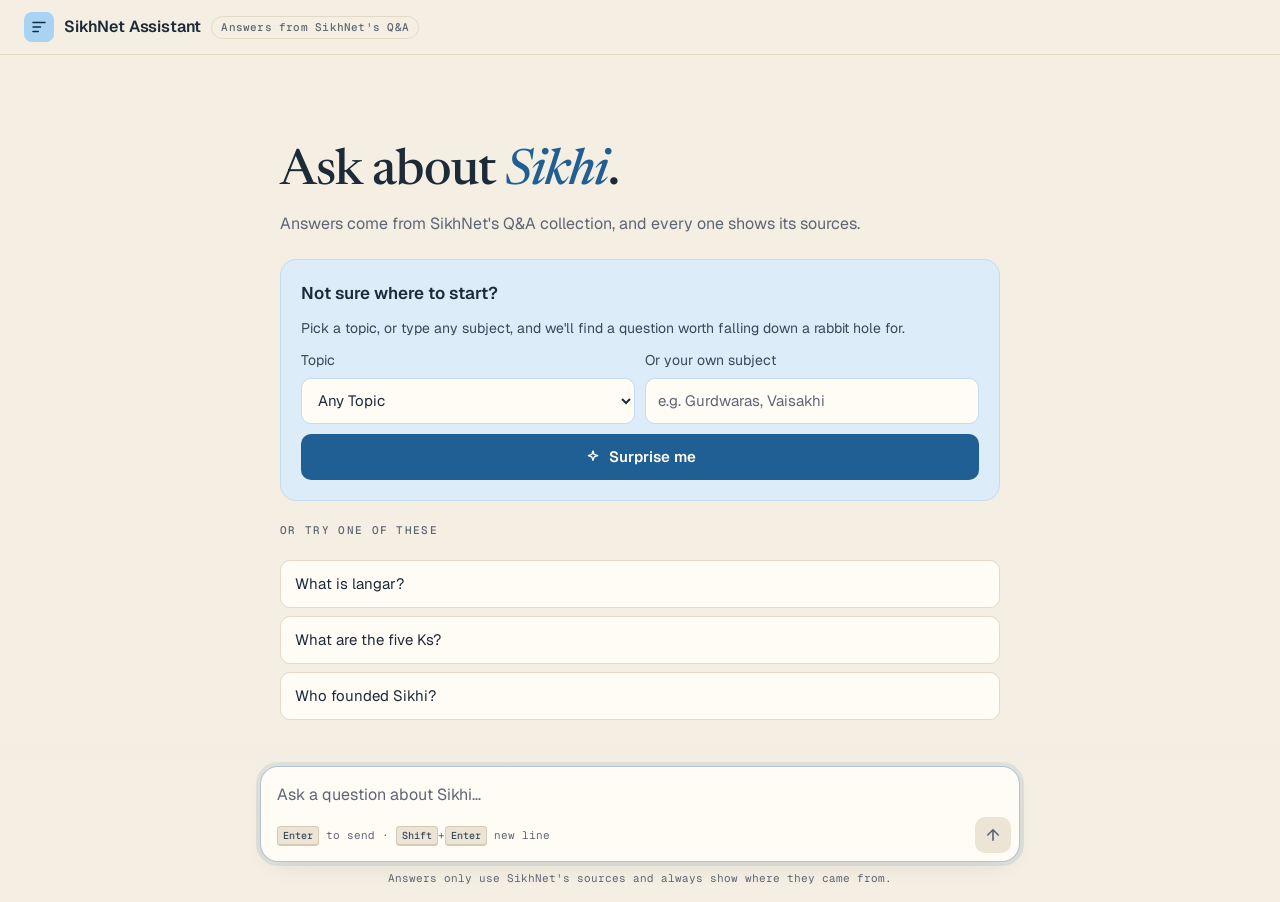
==== commit de1b8412: "ui: beige + light blue theme, serif headings and answers Warm beige ground, light-blue buttons with " ====
--- a/frontend/index.html
+++ b/frontend/index.html
@@ -3,11 +3,11 @@
 <head>
   <meta charset="utf-8" />
   <meta name="viewport" content="width=device-width, initial-scale=1" />
-  <meta name="theme-color" content="#0a0a0b" />
+  <meta name="theme-color" content="#f4eee3" />
   <title>SikhNet Assistant</title>
   <link rel="preconnect" href="https://fonts.googleapis.com" />
   <link rel="preconnect" href="https://fonts.gstatic.com" crossorigin />
-  <link href="https://fonts.googleapis.com/css2?family=Geist:wght@400;500;600&family=Geist+Mono:wght@400;500;600&display=swap" rel="stylesheet" />
+  <link href="https://fonts.googleapis.com/css2?family=Newsreader:ital,opsz,wght@0,6..72,400;0,6..72,500;1,6..72,500&family=Geist:wght@400;500;600&family=Geist+Mono:wght@400;500;600&display=swap" rel="stylesheet" />
   <link rel="stylesheet" href="style.css" />
 </head>
 <body>
--- a/frontend/style.css
+++ b/frontend/style.css
@@ -1,12 +1,17 @@
-/* Sleek dark theme: near-black surfaces, one orange accent. */
+/* Light theme: warm beige ground, light-blue fills, deeper blue for text on beige. */
 :root {
-  color-scheme: dark;
-  --bg: #0a0a0b; --panel: #121214; --raised: #1a1a1d; --hover: #212125;
-  --text: #f4f4f5; --body: #c9c9cf; --muted: #8b8b93;
-  --border: #232327; --control: #2e2e33; --rule: #1f1f23;
-  --accent: #ff7a1a; --accent-hover: #ff8f3d; --on-accent: #0a0a0b;
-  --accent-soft: rgba(255, 122, 26, .14); --accent-line: rgba(255, 122, 26, .45);
+  color-scheme: light;
+  --bg: #f4eee3; --panel: #fffcf6; --raised: #ece4d5; --hover: #e4dac8;
+  --text: #1d2a38; --body: #3a4757; --muted: #5d6673;
+  --border: #e3d9c7; --control: #d6cab5; --rule: #ebe2d2;
+  --accent: #1f5f93; --accent-hover: #174a73;            /* text-safe blue (links, chips, labels) */
+  --fill: #a9d3f2; --fill-hover: #92c6ec; --on-fill: #0f2c47;  /* light blue buttons */
+  --fill-soft: #dcecf8;
+  --on-accent: #fffcf6;
+  --accent-soft: rgba(31, 95, 147, .10); --accent-line: rgba(31, 95, 147, .35);
+  --shadow: rgba(60, 45, 20, .14);
   --sans: "Geist", system-ui, sans-serif;
+  --serif: "Newsreader", Georgia, serif;
   --mono: "Geist Mono", ui-monospace, monospace;
 }
 * { box-sizing: border-box; }
@@ -18,16 +23,16 @@
 button, select, textarea, input { font: inherit; color: inherit; }
 button { cursor: pointer; }
 :focus-visible { outline: 2px solid var(--accent); outline-offset: 2px; }
-::selection { background: var(--accent); color: var(--on-accent); }
+::selection { background: var(--fill); color: var(--on-fill); }
 .sr-only { position: absolute; width: 1px; height: 1px; overflow: hidden; clip: rect(0 0 0 0); white-space: nowrap; }
 
 /* Top bar */
 .topbar { display: flex; flex-wrap: wrap; align-items: center; justify-content: space-between; gap: 12px;
-          padding: 12px 24px; background: rgba(10, 10, 11, .82); backdrop-filter: blur(12px);
+          padding: 12px 24px; background: rgba(244, 238, 227, .85); backdrop-filter: blur(12px);
           -webkit-backdrop-filter: blur(12px); border-bottom: 1px solid var(--border);
           position: sticky; top: 0; z-index: 2; }
 .brand { display: flex; align-items: center; gap: 10px; min-width: 0; }
-.logo { width: 30px; height: 30px; border-radius: 8px; background: var(--accent); color: var(--on-accent);
+.logo { width: 30px; height: 30px; border-radius: 8px; background: var(--fill); color: var(--on-fill);
         display: flex; align-items: center; justify-content: center; flex: none; }
 .name { font-weight: 600; font-size: 16px; letter-spacing: -.01em; }
 .pill { font: 500 11px/1 var(--mono); color: var(--muted); border: 1px solid var(--border); border-radius: 999px;
@@ -36,12 +41,12 @@
 .surprise-bar label { font-size: 13px; color: var(--muted); }
 select { height: 40px; padding: 0 12px; border-radius: 10px; border: 1px solid var(--control);
          background: var(--panel); font-size: 14px; text-transform: capitalize; }
-select:hover { border-color: #3d3d43; }
-.btn-accent { height: 40px; padding: 0 16px; border: 0; border-radius: 10px; background: var(--accent);
-              color: var(--on-accent); font-weight: 600; font-size: 14px;
+select:hover { border-color: var(--accent-line); }
+.btn-accent { height: 40px; padding: 0 16px; border: 0; border-radius: 10px; background: var(--fill);
+              color: var(--on-fill); font-weight: 600; font-size: 14px;
               display: inline-flex; align-items: center; justify-content: center; gap: 8px;
               transition: background .15s, transform .15s; }
-.btn-accent:hover { background: var(--accent-hover); }
+.btn-accent:hover { background: var(--fill-hover); }
 .btn-accent:active { transform: translateY(1px); }
 body:not(.has-chat) .surprise-bar { display: none; }  /* home shows its own Surprise card */
 .btn-accent:disabled { opacity: .55; cursor: progress; }
@@ -49,10 +54,10 @@
 /* Conversation */
 main { flex: 1; width: 100%; max-width: 760px; margin: 0 auto; padding: 36px 20px 28px;
        display: flex; flex-direction: column; gap: 28px; }
-.user-msg { align-self: flex-end; max-width: 80%; background: var(--raised); border: 1px solid var(--border);
+.user-msg { align-self: flex-end; max-width: 80%; background: var(--fill-soft); border: 1px solid #c4dcef; color: var(--on-fill);
             border-radius: 18px 18px 4px 18px; padding: 10px 16px; white-space: pre-wrap; overflow-wrap: anywhere; }
 .turn { display: flex; flex-direction: column; gap: 22px; }
-.answer { font-size: 17px; line-height: 1.75; color: var(--body); overflow-wrap: anywhere; }
+.answer { font-family: var(--serif); font-size: 19px; line-height: 1.7; color: var(--body); overflow-wrap: anywhere; }
 .answer strong { color: var(--text); font-weight: 600; }
 .answer p { margin: 0 0 14px; }
 .answer p:last-child { margin-bottom: 0; }
@@ -61,7 +66,7 @@
 .cite { font: 600 11px/1 var(--mono); border: 1px solid var(--accent-line); background: var(--accent-soft);
         color: var(--accent); border-radius: 5px; padding: 3px 5px; vertical-align: 2px; margin: 0 1px;
         transition: background .15s; }
-.cite:hover { background: var(--accent); color: var(--on-accent); }
+.cite:hover { background: var(--fill); color: var(--on-fill); }
 .cite.alt { border-color: var(--control); background: var(--raised); color: var(--body); }
 .cite.alt:hover { background: var(--hover); color: var(--text); }
 .eyebrow { margin: 0; font: 500 11px/1.4 var(--mono); letter-spacing: .12em; text-transform: uppercase; color: var(--muted); }
@@ -104,14 +109,16 @@
 
 /* Home (empty state) */
 .home { display: flex; flex-direction: column; gap: 22px; margin-top: 6vh; }
-.home h1 { margin: 0; font-size: 44px; font-weight: 600; line-height: 1.1; letter-spacing: -.03em; }
-.home h1 em { font-style: normal; color: var(--accent); }
+.home h1 { margin: 0; font-family: var(--serif); font-size: 50px; font-weight: 500; line-height: 1.08; letter-spacing: -.02em; }
+.home h1 em { color: var(--accent); }
 .lede { margin: -10px 0 0; color: var(--muted); font-size: 16px; }
-.surprise-card { background: var(--panel); border: 1px solid var(--border); border-radius: 16px; padding: 20px;
+.surprise-card { background: var(--fill-soft); border: 1px solid #c4dcef; border-radius: 16px; padding: 20px;
                  display: flex; flex-direction: column; gap: 10px; margin: 0; }
 .surprise-card h2 { margin: 0; font-size: 17px; font-weight: 600; }
-.surprise-card p, .surprise-card label { margin: 0; font-size: 14px; color: var(--muted); }
-.surprise-card select { height: 46px; font-size: 15px; background: var(--raised); }
+.surprise-card p, .surprise-card label { margin: 0; font-size: 14px; color: var(--body); }
+.surprise-card select, .surprise-card .field input { height: 46px; font-size: 15px; background: var(--panel); border-color: #c4dcef; }
+.surprise-card .btn-accent { background: var(--accent); color: var(--on-accent); }
+.surprise-card .btn-accent:hover { background: var(--accent-hover); }
 .surprise-card .btn-accent { height: 46px; font-size: 15px; }
 
 /* Loading, not found, error */
@@ -134,9 +141,9 @@
             padding: 20px 20px 14px; margin: 0; }
 .composer-box, .fineprint { max-width: 760px; margin: 0 auto; }
 .composer-box { background: var(--panel); border: 1px solid var(--control); border-radius: 18px;
-                padding: 6px 8px 8px; box-shadow: 0 10px 30px -12px rgba(0, 0, 0, .8);
+                padding: 6px 8px 8px; box-shadow: 0 10px 30px -14px var(--shadow);
                 transition: border-color .15s, box-shadow .15s; cursor: text; }
-.composer-box:focus-within { border-color: var(--accent-line); box-shadow: 0 0 0 4px var(--accent-soft), 0 10px 30px -12px rgba(0, 0, 0, .8); }
+.composer-box:focus-within { border-color: var(--accent-line); box-shadow: 0 0 0 4px var(--accent-soft), 0 10px 30px -14px var(--shadow); }
 textarea { display: block; width: 100%; resize: none; min-height: 44px; max-height: 200px; padding: 10px 8px 4px;
            border: 0; background: transparent; outline: none; font-size: 16px; line-height: 1.5; }
 textarea::placeholder { color: var(--muted); }
@@ -145,9 +152,9 @@
 .hint { font: 400 11px/1.5 var(--mono); color: var(--muted); }
 kbd { font: 500 10px/1 var(--mono); padding: 2px 5px; border: 1px solid var(--control); border-bottom-width: 2px;
       border-radius: 4px; color: var(--body); background: var(--raised); }
-.send { width: 36px; height: 36px; flex: none; margin-left: auto; border-radius: 10px; border: 0; background: var(--accent);
-        color: var(--on-accent); display: flex; align-items: center; justify-content: center; transition: background .15s, opacity .15s; }
-.send:hover { background: var(--accent-hover); }
+.send { width: 36px; height: 36px; flex: none; margin-left: auto; border-radius: 10px; border: 0; background: var(--fill);
+        color: var(--on-fill); display: flex; align-items: center; justify-content: center; transition: background .15s, opacity .15s; }
+.send:hover { background: var(--fill-hover); }
 .send:disabled { background: var(--raised); color: var(--muted); cursor: default; }
 .send.stop { background: var(--text); color: var(--bg); }
 .send[hidden] { display: none; }
@@ -157,7 +164,7 @@
 .to-bottom { position: fixed; left: 50%; bottom: 128px; transform: translateX(-50%); z-index: 3;
              width: 38px; height: 38px; border-radius: 999px; border: 1px solid var(--control);
              background: var(--raised); color: var(--text); display: flex; align-items: center; justify-content: center;
-             box-shadow: 0 6px 20px rgba(0, 0, 0, .6); }
+             box-shadow: 0 6px 20px var(--shadow); }
 .to-bottom:hover { border-color: var(--accent-line); color: var(--accent); }
 .to-bottom[hidden] { display: none; }
 
@@ -165,7 +172,7 @@
 .top-actions { display: flex; flex-wrap: wrap; align-items: center; gap: 8px; }
 .btn-ghost { height: 40px; padding: 0 12px; border-radius: 10px; border: 1px solid var(--control); background: transparent;
              font-size: 14px; display: inline-flex; align-items: center; gap: 6px; color: var(--body); }
-.btn-ghost:hover { border-color: #3d3d43; color: var(--text); }
+.btn-ghost:hover { border-color: var(--accent-line); color: var(--text); }
 body:not(.has-chat) .btn-ghost { display: none; }
 
 /* Answer actions */
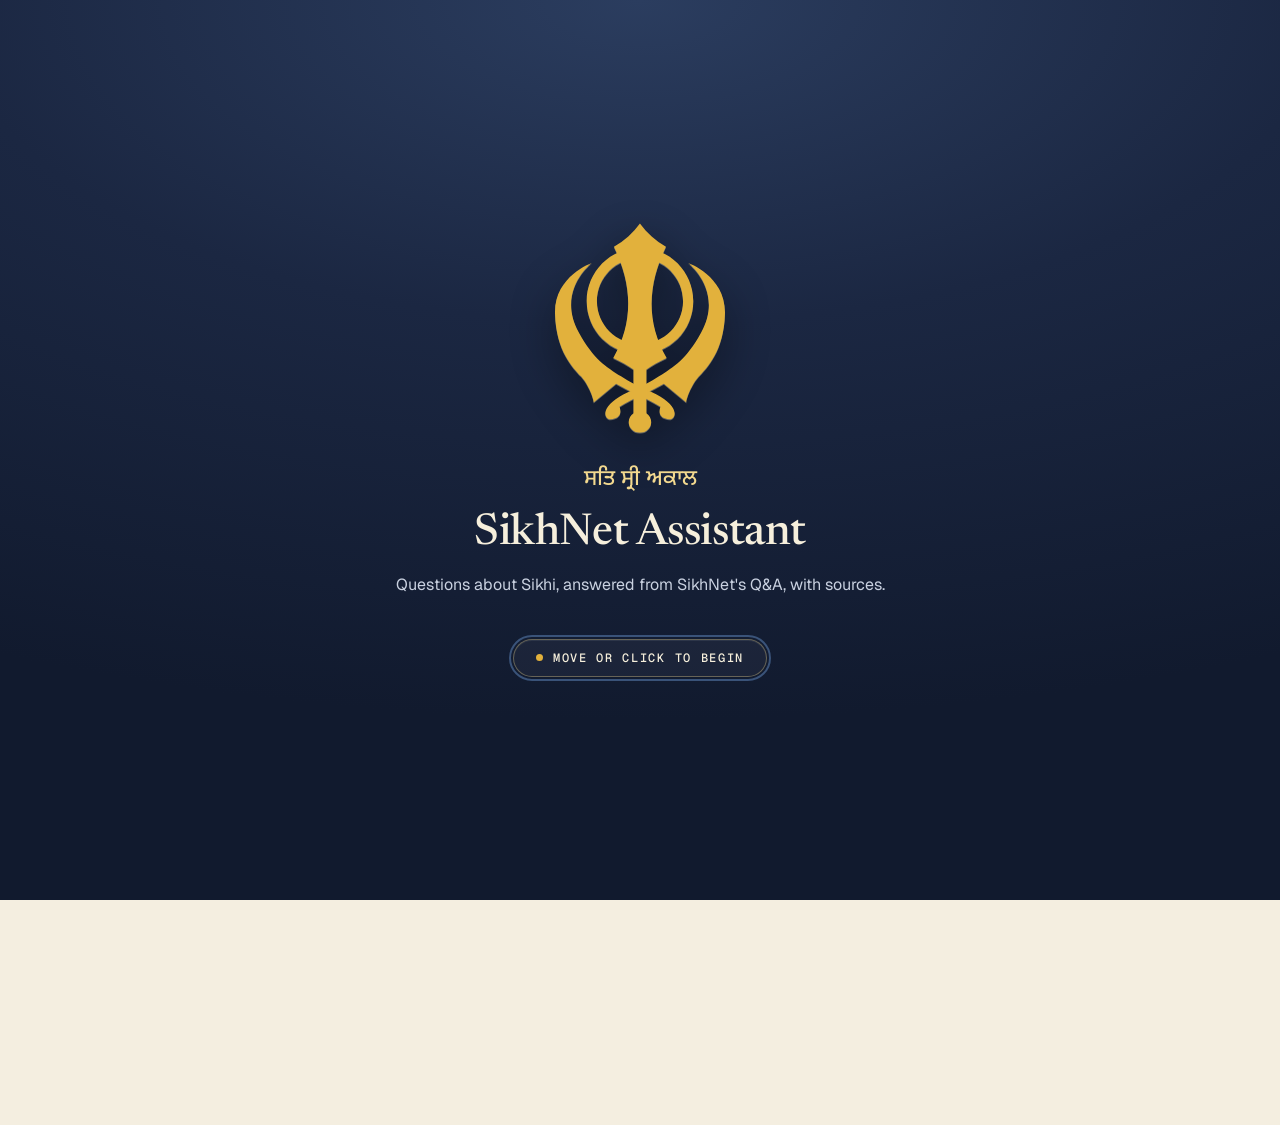
==== commit 7b95e0c7: "ui: Khanda intro, surmai + basanti palette, real-data fixes - Intro screen: public-domain Khanda (Wi" ====
--- a/frontend/index.html
+++ b/frontend/index.html
@@ -3,18 +3,41 @@
 <head>
   <meta charset="utf-8" />
   <meta name="viewport" content="width=device-width, initial-scale=1" />
-  <meta name="theme-color" content="#f4eee3" />
+  <meta name="theme-color" content="#18233a" />
   <title>SikhNet Assistant</title>
   <link rel="preconnect" href="https://fonts.googleapis.com" />
   <link rel="preconnect" href="https://fonts.gstatic.com" crossorigin />
-  <link href="https://fonts.googleapis.com/css2?family=Newsreader:ital,opsz,wght@0,6..72,400;0,6..72,500;1,6..72,500&family=Geist:wght@400;500;600&family=Geist+Mono:wght@400;500;600&display=swap" rel="stylesheet" />
+  <link href="https://fonts.googleapis.com/css2?family=Noto+Sans+Gurmukhi:wght@500&family=Newsreader:ital,opsz,wght@0,6..72,400;0,6..72,500;1,6..72,500&family=Geist:wght@400;500;600&family=Geist+Mono:wght@400;500;600&display=swap" rel="stylesheet" />
   <link rel="stylesheet" href="style.css" />
 </head>
-<body>
+<body class="intro-active">
+  <!-- Khanda: public-domain artwork from Wikimedia Commons (File:Khanda.svg). -->
+  <svg width="0" height="0" style="position:absolute" aria-hidden="true">
+    <symbol id="khanda" viewBox="0 0 303 374">
+      <path d="M114.877 309.764c18.046-10.995 38.956-15.966 70.434-36.418 26.38-17.141 48.25-29.316 75.218-78.287 41.117-74.668-23.026-123.665-23.026-123.665s67.425 23.7 65.455 90.145c-1.97 66.445-31.994 95.986-46.376 111.807-15.2 16.719-24.046 45.267-22.37 46.384l-40.131-33.082c-26.402 15.391-53.042 24.996-79.204 40.864 0 0 6.925 15.211-7.713 20.605-9.158 3.375-13.96 1.322-16.434-3.88-2.828-5.943-.89-19.22 24.147-34.473z"/>
+      <path d="M188.123 309.764c-18.046-10.995-38.956-15.966-70.434-36.418-26.381-17.141-48.251-29.316-75.218-78.287C1.354 120.391 65.497 71.394 65.497 71.394S-1.928 95.094.042 161.539c1.97 66.445 31.994 95.986 46.376 111.807 15.2 16.719 24.046 45.267 22.37 46.384l40.131-33.082c26.402 15.391 53.042 24.996 79.204 40.864 0 0-6.925 15.211 7.713 20.605 9.158 3.375 13.959 1.322 16.434-3.88 2.828-5.943.889-19.22-24.147-34.473z"/>
+      <path d="M151.5 44.183c-52.403 0-94.948 42.544-94.948 94.948 0 52.403 42.545 94.948 94.948 94.948 52.403 0 94.948-42.545 94.948-94.948 0-52.404-42.545-94.948-94.948-94.948zm0 18.178c42.37 0 76.77 34.399 76.77 76.77 0 42.37-34.4 76.77-76.77 76.77s-76.77-34.4-76.77-76.77c0-42.371 34.4-76.77 76.77-76.77z"/>
+      <path d="M139.943 260.95c-10.099-7.418-22.722-13.943-36.098-20.462 36.481-62.959 34.407-129.809 1.226-198.015C123.724 31.617 139.186 17.718 151.423.74l.287.398c12.191 16.797 27.559 30.564 46.065 41.336-33.181 68.206-35.255 135.056 1.226 198.015-13.376 6.52-26 13.043-36.098 20.462v78.12c5.162 3.456 8.54 9.179 8.54 15.648 0 10.543-8.971 19.102-20.02 19.102s-20.02-8.56-20.02-19.102c0-6.47 3.378-12.192 8.54-15.648v-78.12z"/>
+    </symbol>
+  </svg>
+
+  <div class="intro" id="intro" hidden>
+    <div class="intro-inner">
+      <svg class="intro-khanda" viewBox="0 0 303 374" role="img" aria-label="Khanda"><use href="#khanda"/></svg>
+      <p class="intro-greet" lang="pa">ਸਤਿ ਸ੍ਰੀ ਅਕਾਲ</p>
+      <p class="intro-title">SikhNet Assistant</p>
+      <p class="intro-sub">Questions about Sikhi, answered from SikhNet's Q&amp;A, with sources.</p>
+      <button type="button" class="intro-enter" id="intro-enter">
+        <span class="intro-dot" aria-hidden="true"></span>
+        Move or click to begin
+      </button>
+    </div>
+  </div>
+
   <header class="topbar">
     <div class="brand">
       <span class="logo" aria-hidden="true">
-        <svg width="18" height="18" viewBox="0 0 24 24" fill="none" stroke="currentColor" stroke-width="2" stroke-linecap="round"><path d="M4 6h16M4 12h10M4 18h7"/></svg>
+        <svg width="20" height="25" viewBox="0 0 303 374" fill="currentColor"><use href="#khanda"/></svg>
       </span>
       <span class="name">SikhNet Assistant</span>
       <span class="pill" id="status">Answers from SikhNet's Q&amp;A</span>
@@ -62,8 +85,8 @@
       <h2 class="eyebrow">Or try one of these</h2>
       <div class="option-list">
         <button type="button" class="option" data-ask>What is langar?</button>
-        <button type="button" class="option" data-ask>What are the five Ks?</button>
-        <button type="button" class="option" data-ask>Who founded Sikhi?</button>
+        <button type="button" class="option" data-ask>Can a non-Sikh visit a Gurdwara?</button>
+        <button type="button" class="option" data-ask>Can Sikhs eat meat?</button>
       </div>
     </section>
   </main>
--- a/frontend/style.css
+++ b/frontend/style.css
@@ -1,221 +1,296 @@
-/* Light theme: warm beige ground, light-blue fills, deeper blue for text on beige. */
+/* Khalsa palette: surmai (greyish navy) and basanti (golden yellow) — the two Nishan Sahib colours
+   in the Sikh Rehat Maryada — on a warm cream ground. Built on three rules:
+   1. Light comes from the sky: raised things are lit on top and cast a shadow below; inputs are inset.
+   2. Grayscale first: warm neutrals do the work; one blue hue (light → deep) is used only with purpose.
+   3. Double the whitespace: generous space between lines, elements and groups. */
 :root {
   color-scheme: light;
-  --bg: #f4eee3; --panel: #fffcf6; --raised: #ece4d5; --hover: #e4dac8;
-  --text: #1d2a38; --body: #3a4757; --muted: #5d6673;
-  --border: #e3d9c7; --control: #d6cab5; --rule: #ebe2d2;
-  --accent: #1f5f93; --accent-hover: #174a73;            /* text-safe blue (links, chips, labels) */
-  --fill: #a9d3f2; --fill-hover: #92c6ec; --on-fill: #0f2c47;  /* light blue buttons */
-  --fill-soft: #dcecf8;
-  --on-accent: #fffcf6;
-  --accent-soft: rgba(31, 95, 147, .10); --accent-line: rgba(31, 95, 147, .35);
-  --shadow: rgba(60, 45, 20, .14);
+  /* warm neutrals (one beige hue, varied brightness) */
+  --bg: #f4eee0; --panel: #fffcf5; --raised: #ece4d3; --hover: #e4d9c4;
+  --text: #1f2933; --body: #3d4652; --muted: #646b74;
+  --border: #e2d8c6; --control: #d3c7b2; --rule: #e9e0cf;
+  /* surmai (main hue, light → deep) */
+  --blue-50: #eef1f6; --blue-100: #e2e8f1; --blue-200: #cdd7e6; --blue-300: #b0bfd5;
+  --blue-400: #8c9fbf; --blue-600: #3a5379; --blue-700: #2c4166; --blue-900: #18233a;
+  --accent: var(--blue-700); --accent-line: rgba(44, 65, 102, .32); --accent-soft: rgba(58, 83, 121, .12);
+  /* basanti (accent, used sparingly) */
+  --basanti: #e2b13c; --basanti-light: #f3d98f; --basanti-soft: #f8ecc8; --basanti-deep: #7a5810;
+  /* light from above */
+  --highlight: inset 0 1px 0 rgba(255, 255, 255, .85);
+  --shadow-sm: 0 1px 1px rgba(80, 60, 30, .06), 0 2px 4px -1px rgba(80, 60, 30, .08);
+  --shadow-md: 0 1px 2px rgba(80, 60, 30, .06), 0 8px 20px -8px rgba(80, 60, 30, .18);
+  --shadow-lg: 0 2px 4px rgba(80, 60, 30, .05), 0 18px 40px -16px rgba(80, 60, 30, .28);
+  --inset: inset 0 1px 2px rgba(80, 60, 30, .10);
   --sans: "Geist", system-ui, sans-serif;
   --serif: "Newsreader", Georgia, serif;
   --mono: "Geist Mono", ui-monospace, monospace;
 }
 * { box-sizing: border-box; }
-body { margin: 0; font: 16px/1.6 var(--sans); background: var(--bg); color: var(--text);
+body { margin: 0; font: 16px/1.65 var(--sans); background: var(--bg); color: var(--text);
        display: flex; flex-direction: column; min-height: 100vh; min-height: 100dvh;
        -webkit-font-smoothing: antialiased; }
 a { color: var(--accent); text-decoration-color: var(--accent-line); text-underline-offset: 3px; }
-a:hover { color: var(--accent-hover); }
+a:hover { color: var(--blue-900); }
 button, select, textarea, input { font: inherit; color: inherit; }
 button { cursor: pointer; }
-:focus-visible { outline: 2px solid var(--accent); outline-offset: 2px; }
-::selection { background: var(--fill); color: var(--on-fill); }
+:focus-visible { outline: 2px solid var(--blue-600); outline-offset: 2px; }
+::selection { background: var(--blue-200); color: var(--blue-900); }
 .sr-only { position: absolute; width: 1px; height: 1px; overflow: hidden; clip: rect(0 0 0 0); white-space: nowrap; }
 
-/* Top bar */
-.topbar { display: flex; flex-wrap: wrap; align-items: center; justify-content: space-between; gap: 12px;
-          padding: 12px 24px; background: rgba(244, 238, 227, .85); backdrop-filter: blur(12px);
-          -webkit-backdrop-filter: blur(12px); border-bottom: 1px solid var(--border);
+/* ---- Buttons: lit from above (lighter top, darker bottom edge, shadow below) ---- */
+.btn-accent { height: 44px; padding: 0 20px; border: 1px solid #24375a; border-bottom-color: #172540;
+              border-radius: 12px; background: linear-gradient(180deg, #415b84, var(--blue-700));
+              color: #fbf6ea; font-weight: 600; font-size: 14px;
+              display: inline-flex; align-items: center; justify-content: center; gap: 8px;
+              box-shadow: inset 0 1px 0 rgba(255, 255, 255, .2), 0 1px 2px rgba(24, 35, 58, .2), 0 4px 10px -4px rgba(24, 35, 58, .4);
+              transition: filter .15s, transform .1s, box-shadow .1s; }
+.btn-accent:hover { filter: brightness(1.08); }
+.btn-accent svg { color: var(--basanti-light); }
+.btn-accent:active { transform: translateY(1px); background: var(--blue-700);
+                     box-shadow: inset 0 2px 4px rgba(0, 0, 0, .3); }
+.btn-accent:disabled { opacity: .55; cursor: progress; }
+/* Secondary (neutral) buttons: same light logic, no colour. */
+.btn-ghost, .topbar .btn-accent { height: 40px; padding: 0 14px; border-radius: 10px; font-size: 14px; font-weight: 500; text-shadow: none;
+             border: 1px solid var(--border); border-bottom-color: var(--control); color: var(--text);
+             background: linear-gradient(180deg, var(--panel), #f8f3ea);
+             box-shadow: var(--highlight), var(--shadow-sm); display: inline-flex; align-items: center; gap: 8px; }
+.topbar .btn-accent svg { color: var(--basanti-deep); }
+.btn-ghost:hover, .topbar .btn-accent:hover { filter: none; border-color: var(--control); background: var(--panel); }
+.btn-ghost:active, .topbar .btn-accent:active { transform: translateY(1px); background: var(--raised); box-shadow: var(--inset); }
+
+/* ---- Inputs: set into the surface (shadow inside the top edge) ---- */
+select, .field input { height: 44px; padding: 0 14px; border-radius: 10px; border: 1px solid var(--control);
+         border-top-color: #c7b99f; background: var(--panel); font-size: 15px; box-shadow: var(--inset); min-width: 0; }
+select { text-transform: capitalize; }
+.field input::placeholder { color: var(--muted); }
+select:focus, .field input:focus { outline: none; border-color: var(--blue-400); box-shadow: var(--inset), 0 0 0 4px var(--accent-soft); }
+
+/* ---- Top bar ---- */
+.topbar { display: flex; flex-wrap: wrap; align-items: center; justify-content: space-between; gap: 16px;
+          padding: 14px 32px; background: rgba(243, 237, 226, .86); backdrop-filter: blur(14px);
+          -webkit-backdrop-filter: blur(14px); border-bottom: 1px solid var(--border);
+          box-shadow: 0 1px 0 rgba(255, 255, 255, .6), 0 6px 16px -14px rgba(80, 60, 30, .35);
           position: sticky; top: 0; z-index: 2; }
-.brand { display: flex; align-items: center; gap: 10px; min-width: 0; }
-.logo { width: 30px; height: 30px; border-radius: 8px; background: var(--fill); color: var(--on-fill);
+.brand { display: flex; align-items: center; gap: 12px; min-width: 0; }
+.logo { width: 34px; height: 34px; border-radius: 10px; color: var(--basanti);
+        background: linear-gradient(180deg, #2f4569, var(--blue-900)); border: 1px solid #101a2d;
+        box-shadow: inset 0 1px 0 rgba(255, 255, 255, .16), 0 2px 4px -1px rgba(24, 35, 58, .4);
         display: flex; align-items: center; justify-content: center; flex: none; }
 .name { font-weight: 600; font-size: 16px; letter-spacing: -.01em; }
 .pill { font: 500 11px/1 var(--mono); color: var(--muted); border: 1px solid var(--border); border-radius: 999px;
-        padding: 5px 9px; letter-spacing: .02em; }
-.surprise-bar { display: flex; flex-wrap: wrap; align-items: center; gap: 8px; margin: 0; }
+        padding: 6px 10px; letter-spacing: .02em; }
+.top-actions { display: flex; flex-wrap: wrap; align-items: center; gap: 10px; }
+.surprise-bar { display: flex; flex-wrap: wrap; align-items: center; gap: 10px; margin: 0; }
 .surprise-bar label { font-size: 13px; color: var(--muted); }
-select { height: 40px; padding: 0 12px; border-radius: 10px; border: 1px solid var(--control);
-         background: var(--panel); font-size: 14px; text-transform: capitalize; }
-select:hover { border-color: var(--accent-line); }
-.btn-accent { height: 40px; padding: 0 16px; border: 0; border-radius: 10px; background: var(--fill);
-              color: var(--on-fill); font-weight: 600; font-size: 14px;
-              display: inline-flex; align-items: center; justify-content: center; gap: 8px;
-              transition: background .15s, transform .15s; }
-.btn-accent:hover { background: var(--fill-hover); }
-.btn-accent:active { transform: translateY(1px); }
-body:not(.has-chat) .surprise-bar { display: none; }  /* home shows its own Surprise card */
-.btn-accent:disabled { opacity: .55; cursor: progress; }
-
-/* Conversation */
-main { flex: 1; width: 100%; max-width: 760px; margin: 0 auto; padding: 36px 20px 28px;
-       display: flex; flex-direction: column; gap: 28px; }
-.user-msg { align-self: flex-end; max-width: 80%; background: var(--fill-soft); border: 1px solid #c4dcef; color: var(--on-fill);
-            border-radius: 18px 18px 4px 18px; padding: 10px 16px; white-space: pre-wrap; overflow-wrap: anywhere; }
-.turn { display: flex; flex-direction: column; gap: 22px; }
-.answer { font-family: var(--serif); font-size: 19px; line-height: 1.7; color: var(--body); overflow-wrap: anywhere; }
-.answer strong { color: var(--text); font-weight: 600; }
-.answer p { margin: 0 0 14px; }
+.surprise-bar select { height: 40px; font-size: 14px; }
+body:not(.has-chat) .surprise-bar, body:not(.has-chat) .btn-ghost { display: none; }  /* home has its own Surprise card */
+
+/* ---- Conversation (whitespace doubled) ---- */
+main { flex: 1; width: 100%; max-width: 720px; margin: 0 auto; padding: 56px 24px 40px;
+       display: flex; flex-direction: column; gap: 48px; }
+.user-msg { align-self: flex-end; max-width: 78%; padding: 12px 18px; border-radius: 20px 20px 6px 20px;
+            background: var(--blue-100); border: 1px solid var(--blue-200); color: var(--blue-900);
+            box-shadow: var(--highlight), var(--shadow-sm); white-space: pre-wrap; overflow-wrap: anywhere; }
+.turn { display: flex; flex-direction: column; gap: 32px; margin-top: -16px; }
+.answer { font-family: var(--serif); font-size: 20px; line-height: 1.75; color: var(--text); overflow-wrap: anywhere; }
+.answer strong { font-weight: 600; }
+.answer p { margin: 0 0 18px; }
 .answer p:last-child { margin-bottom: 0; }
-.answer ul, .answer ol { margin: 0 0 14px; padding-left: 1.4em; }
-.answer li::marker { color: var(--accent); }
-.cite { font: 600 11px/1 var(--mono); border: 1px solid var(--accent-line); background: var(--accent-soft);
-        color: var(--accent); border-radius: 5px; padding: 3px 5px; vertical-align: 2px; margin: 0 1px;
-        transition: background .15s; }
-.cite:hover { background: var(--fill); color: var(--on-fill); }
+.answer ul, .answer ol { margin: 0 0 18px; padding-left: 1.4em; }
+.answer li { margin-bottom: 6px; }
+.answer li::marker { color: var(--basanti); }
+.cite { font: 600 11px/1 var(--mono); border: 1px solid var(--blue-300); background: var(--blue-100);
+        color: var(--blue-700); border-radius: 6px; padding: 3px 6px; vertical-align: 3px; margin: 0 2px;
+        box-shadow: inset 0 1px 0 rgba(255, 255, 255, .7); transition: background .15s; }
+.cite:hover { background: var(--blue-200); }
 .cite.alt { border-color: var(--control); background: var(--raised); color: var(--body); }
-.cite.alt:hover { background: var(--hover); color: var(--text); }
-.eyebrow { margin: 0; font: 500 11px/1.4 var(--mono); letter-spacing: .12em; text-transform: uppercase; color: var(--muted); }
-section.block { display: flex; flex-direction: column; gap: 10px; }
+.cite.alt:hover { background: var(--hover); }
+/* Un-pop: small quiet labels so the answer stays loudest. */
+.eyebrow { margin: 0; font: 500 11px/1.4 var(--mono); letter-spacing: .14em; text-transform: uppercase; color: var(--muted); }
+section.block { display: flex; flex-direction: column; gap: 16px; }
+
+/* ---- Cards: raised from the page ---- */
+.source, .perspectives, .notice, .loading, .option, .surprise-card {
+  background: var(--panel); border: 1px solid var(--border); box-shadow: var(--highlight), var(--shadow-sm); }
 
 /* R1 source cards */
-.sources { display: grid; grid-template-columns: repeat(2, minmax(0, 1fr)); gap: 10px; align-items: start; }
-.source { background: var(--panel); border: 1px solid var(--border); border-radius: 12px; padding: 12px 14px;
-          transition: border-color .2s; }
-.source:hover { border-color: var(--control); }
-.source.flash { border-color: var(--accent); }
-.source summary { cursor: pointer; display: flex; gap: 10px; align-items: flex-start; list-style: none; }
+.sources { display: grid; grid-template-columns: repeat(2, minmax(0, 1fr)); gap: 14px; align-items: start; }
+.source { border-radius: 14px; padding: 16px 18px; transition: box-shadow .2s, border-color .2s; }
+.source:hover { box-shadow: var(--highlight), var(--shadow-md); }
+.source.flash { border-color: var(--blue-400); box-shadow: var(--highlight), 0 0 0 4px var(--accent-soft); }
+.source summary { cursor: pointer; display: flex; gap: 12px; align-items: flex-start; list-style: none; }
 .source summary::-webkit-details-marker { display: none; }
-.num { flex: none; width: 22px; height: 22px; border-radius: 6px; border: 1px solid var(--accent-line);
-       color: var(--accent); font: 600 11px/1 var(--mono); display: flex; align-items: center; justify-content: center; }
-.source-head { display: flex; flex-direction: column; gap: 2px; min-width: 0; }
-.source-q { font-weight: 500; font-size: 15px; overflow-wrap: anywhere; }
+.num { flex: none; width: 24px; height: 24px; border-radius: 7px; font: 600 11px/1 var(--mono);
+       background: linear-gradient(180deg, var(--blue-100), var(--blue-200)); border: 1px solid var(--blue-300);
+       color: var(--blue-700); box-shadow: inset 0 1px 0 rgba(255, 255, 255, .7);
+       display: flex; align-items: center; justify-content: center; }
+.source-head { display: flex; flex-direction: column; gap: 4px; min-width: 0; }
+.source-q { font-weight: 500; font-size: 15px; line-height: 1.45; overflow-wrap: anywhere; }
 .source-meta { font: 400 11px/1.5 var(--mono); color: var(--muted); }
-.source p { margin: 10px 0 6px; font-size: 14px; color: var(--body); white-space: pre-wrap; overflow-wrap: anywhere; }
+.source p { margin: 14px 0 10px; font-size: 14px; line-height: 1.65; color: var(--body); white-space: pre-wrap; overflow-wrap: anywhere; }
 .source a { font-size: 13px; font-weight: 500; }
 
 /* R4 perspectives */
-.perspectives { background: var(--panel); border: 1px solid var(--border); border-radius: 12px; padding: 16px; gap: 14px; }
-.perspectives-head { display: flex; flex-wrap: wrap; align-items: center; justify-content: space-between; gap: 8px; }
-.perspectives h2 { margin: 0; font-size: 15px; font-weight: 600; }
+.perspectives { border-radius: 14px; padding: 22px 24px; gap: 20px; }
+.perspectives-head { display: flex; flex-wrap: wrap; align-items: baseline; justify-content: space-between; gap: 8px; }
+.perspectives h2 { margin: 0; font-family: var(--serif); font-size: 19px; font-weight: 500; }
 .perspectives-head span { font: 400 11px/1.5 var(--mono); color: var(--muted); }
-.view { display: flex; flex-direction: column; gap: 4px; }
-.view + .view { border-top: 1px solid var(--rule); padding-top: 14px; }
-.view-label { font: 500 11px/1.5 var(--mono); letter-spacing: .08em; text-transform: uppercase; color: var(--accent); }
-.view p { margin: 0; font-size: 15px; color: var(--body); }
+.view { display: flex; flex-direction: column; gap: 6px; }
+.view + .view { border-top: 1px solid var(--rule); padding-top: 20px; }
+.view-label { font: 500 11px/1.5 var(--mono); letter-spacing: .1em; text-transform: uppercase; color: var(--blue-700); }
+.view p { margin: 0; font-size: 15px; line-height: 1.65; color: var(--body); }
 
 /* R2 follow-ups, starters */
-.option-list { display: flex; flex-direction: column; gap: 8px; }
-.option { text-align: left; min-height: 46px; padding: 11px 14px; border-radius: 10px; border: 1px solid var(--border);
-          background: var(--panel); font-size: 15px; display: flex; align-items: center; justify-content: space-between; gap: 12px;
-          transition: border-color .15s, background .15s; }
-.option:hover { border-color: var(--accent-line); background: var(--raised); }
+.option-list { display: flex; flex-direction: column; gap: 10px; }
+.option { text-align: left; min-height: 52px; padding: 14px 18px; border-radius: 12px; font-size: 15px;
+          display: flex; align-items: center; justify-content: space-between; gap: 16px;
+          transition: box-shadow .15s, border-color .15s, transform .1s; }
+.option:hover { border-color: var(--control); box-shadow: var(--highlight), var(--shadow-md); }
+.option:active { transform: translateY(1px); box-shadow: var(--inset); background: #fbf7f0; }
 .option svg { flex: none; color: var(--muted); transition: color .15s, transform .15s; }
-.option:hover svg { color: var(--accent); transform: translateX(2px); }
-
-/* Home (empty state) */
-.home { display: flex; flex-direction: column; gap: 22px; margin-top: 6vh; }
-.home h1 { margin: 0; font-family: var(--serif); font-size: 50px; font-weight: 500; line-height: 1.08; letter-spacing: -.02em; }
-.home h1 em { color: var(--accent); }
-.lede { margin: -10px 0 0; color: var(--muted); font-size: 16px; }
-.surprise-card { background: var(--fill-soft); border: 1px solid #c4dcef; border-radius: 16px; padding: 20px;
-                 display: flex; flex-direction: column; gap: 10px; margin: 0; }
-.surprise-card h2 { margin: 0; font-size: 17px; font-weight: 600; }
-.surprise-card p, .surprise-card label { margin: 0; font-size: 14px; color: var(--body); }
-.surprise-card select, .surprise-card .field input { height: 46px; font-size: 15px; background: var(--panel); border-color: #c4dcef; }
-.surprise-card .btn-accent { background: var(--accent); color: var(--on-accent); }
-.surprise-card .btn-accent:hover { background: var(--accent-hover); }
-.surprise-card .btn-accent { height: 46px; font-size: 15px; }
-
-/* Loading, not found, error */
-.loading { display: flex; flex-direction: column; gap: 10px; background: var(--panel); border: 1px solid var(--border);
-           border-radius: 12px; padding: 14px; }
-.loading-label { font: 400 12px/1.5 var(--mono); color: var(--muted); display: flex; align-items: center; gap: 8px; }
-.loading-label svg { color: var(--accent); }
-.bar { height: 10px; border-radius: 5px; background: var(--raised); animation: pulse 1.2s ease-in-out infinite; }
-@keyframes pulse { 50% { opacity: .4; } }
-@media (prefers-reduced-motion: reduce) { .bar { animation: none; } * { transition: none !important; } }
-.notice { background: var(--panel); border: 1px solid var(--border); border-radius: 12px; padding: 16px;
-          display: flex; flex-direction: column; gap: 12px; }
-.notice-head { display: flex; align-items: center; gap: 8px; color: var(--accent); }
-.notice h2 { margin: 0; font-size: 16px; font-weight: 600; color: var(--text); }
+.option:hover svg { color: var(--blue-600); transform: translateX(3px); }
+
+/* Answer actions (un-popped until needed) */
+.actions { display: flex; flex-wrap: wrap; align-items: center; gap: 6px; margin-top: -16px; }
+.action { height: 32px; padding: 0 10px; border-radius: 8px; border: 1px solid transparent; background: transparent;
+          color: var(--muted); font-size: 13px; display: inline-flex; align-items: center; gap: 6px; }
+.action:hover { background: var(--panel); border-color: var(--border); color: var(--text); box-shadow: var(--shadow-sm); }
+.actions .mode-note { margin-left: auto; }
+@media (hover: hover) {
+  .turn .actions .action { opacity: .6; transition: opacity .15s; }
+  .turn:hover .actions .action, .actions .action:focus-visible { opacity: 1; }
+}
+.mode-note { font: 400 11px/1.5 var(--mono); color: var(--muted); }
+
+/* ---- Home ---- */
+.home { display: flex; flex-direction: column; gap: 28px; margin-top: 4vh; }
+.home h1 { margin: 0; font-family: var(--serif); font-size: 56px; font-weight: 500; line-height: 1.05; letter-spacing: -.02em; }
+.home h1 em { color: var(--blue-700); text-decoration: underline; text-decoration-color: var(--basanti);
+              text-decoration-thickness: 4px; text-underline-offset: 8px; text-decoration-skip-ink: none; }
+.lede { margin: -12px 0 12px; color: var(--muted); font-size: 17px; max-width: 34em; }
+.surprise-card { border-radius: 18px; padding: 28px; display: flex; flex-direction: column; gap: 14px; margin: 0;
+                 box-shadow: var(--highlight), var(--shadow-md); }
+.surprise-card h2 { margin: 0; font-family: var(--serif); font-size: 22px; font-weight: 500; }
+.surprise-card > p { margin: -6px 0 6px; font-size: 15px; color: var(--muted); }
+.surprise-fields { display: grid; grid-template-columns: repeat(2, minmax(0, 1fr)); gap: 14px; }
+.field { display: flex; flex-direction: column; gap: 8px; min-width: 0; }
+.field label { font-size: 13px; font-weight: 500; color: var(--body); }
+.surprise-card .btn-accent { height: 48px; font-size: 15px; margin-top: 6px; }
+.home .eyebrow { margin-top: 12px; }
+
+/* Partial coverage (R1 honesty): quiet basanti note above the answer. */
+.partial { display: flex; align-items: flex-start; gap: 10px; padding: 12px 16px; border-radius: 12px;
+           background: var(--basanti-soft); border: 1px solid #ecd48f; color: var(--basanti-deep); font-size: 14px; line-height: 1.5; }
+.partial svg { flex: none; margin-top: 1px; }
+
+/* ---- Loading, not found, error ---- */
+.loading { display: flex; flex-direction: column; gap: 12px; border-radius: 14px; padding: 20px; margin-top: -16px; }
+.loading-label { font: 400 12px/1.5 var(--mono); color: var(--muted); display: flex; align-items: center; gap: 10px; margin-bottom: 4px; }
+.loading-label svg { color: var(--blue-600); }
+.bar { height: 10px; border-radius: 5px; background: var(--raised); box-shadow: var(--inset); animation: pulse 1.2s ease-in-out infinite; }
+@keyframes pulse { 50% { opacity: .45; } }
+.notice { border-radius: 14px; padding: 22px 24px; display: flex; flex-direction: column; gap: 16px; }
+.notice-head { display: flex; align-items: center; gap: 10px; color: var(--basanti-deep); }
+.notice h2 { margin: 0; font-family: var(--serif); font-size: 20px; font-weight: 500; color: var(--text); }
 .notice p { margin: 0; font-size: 15px; color: var(--body); }
-.mode-note { font: 400 11px/1.5 var(--mono); color: var(--muted); }
-
-/* Composer */
-.composer { position: sticky; bottom: 0; background: linear-gradient(transparent, var(--bg) 26%);
-            padding: 20px 20px 14px; margin: 0; }
-.composer-box, .fineprint { max-width: 760px; margin: 0 auto; }
-.composer-box { background: var(--panel); border: 1px solid var(--control); border-radius: 18px;
-                padding: 6px 8px 8px; box-shadow: 0 10px 30px -14px var(--shadow);
-                transition: border-color .15s, box-shadow .15s; cursor: text; }
-.composer-box:focus-within { border-color: var(--accent-line); box-shadow: 0 0 0 4px var(--accent-soft), 0 10px 30px -14px var(--shadow); }
-textarea { display: block; width: 100%; resize: none; min-height: 44px; max-height: 200px; padding: 10px 8px 4px;
-           border: 0; background: transparent; outline: none; font-size: 16px; line-height: 1.5; }
+.notice .option { box-shadow: var(--highlight), var(--shadow-sm); }
+
+/* ---- Composer: the most raised surface on the page ---- */
+.composer { position: sticky; bottom: 0; background: linear-gradient(rgba(243, 237, 226, 0), var(--bg) 30%);
+            padding: 28px 24px 16px; margin: 0; }
+.composer-box, .fineprint { max-width: 720px; margin: 0 auto; }
+.composer-box { background: var(--panel); border: 1px solid var(--border); border-radius: 20px; padding: 8px 10px 10px;
+                box-shadow: var(--highlight), var(--shadow-lg); transition: border-color .15s, box-shadow .15s; cursor: text; }
+.composer-box:focus-within { border-color: var(--blue-300); box-shadow: var(--highlight), 0 0 0 4px var(--accent-soft), var(--shadow-lg); }
+textarea { display: block; width: 100%; resize: none; min-height: 48px; max-height: 200px; padding: 12px 10px 6px;
+           border: 0; background: transparent; outline: none; font-size: 16px; line-height: 1.55; }
 textarea::placeholder { color: var(--muted); }
 textarea:focus-visible { outline: none; }  /* the composer box shows focus */
-.composer-bar { display: flex; align-items: center; justify-content: space-between; gap: 8px; padding-left: 8px; }
+.composer-bar { display: flex; align-items: center; justify-content: space-between; gap: 10px; padding-left: 10px; }
 .hint { font: 400 11px/1.5 var(--mono); color: var(--muted); }
-kbd { font: 500 10px/1 var(--mono); padding: 2px 5px; border: 1px solid var(--control); border-bottom-width: 2px;
-      border-radius: 4px; color: var(--body); background: var(--raised); }
-.send { width: 36px; height: 36px; flex: none; margin-left: auto; border-radius: 10px; border: 0; background: var(--fill);
-        color: var(--on-fill); display: flex; align-items: center; justify-content: center; transition: background .15s, opacity .15s; }
-.send:hover { background: var(--fill-hover); }
-.send:disabled { background: var(--raised); color: var(--muted); cursor: default; }
-.send.stop { background: var(--text); color: var(--bg); }
+kbd { font: 500 10px/1 var(--mono); padding: 3px 6px; border: 1px solid var(--control); border-bottom-width: 2px;
+      border-radius: 5px; color: var(--body); background: linear-gradient(180deg, var(--panel), var(--raised)); }
+.send { width: 40px; height: 40px; flex: none; margin-left: auto; border-radius: 12px;
+        border: 1px solid #24375a; border-bottom-color: #172540; color: var(--basanti-light);
+        background: linear-gradient(180deg, #415b84, var(--blue-700));
+        box-shadow: inset 0 1px 0 rgba(255, 255, 255, .2), 0 2px 6px -2px rgba(24, 35, 58, .5);
+        display: flex; align-items: center; justify-content: center; transition: filter .15s, transform .1s; }
+.send:hover { filter: brightness(1.08); }
+.send:active { transform: translateY(1px); box-shadow: inset 0 2px 4px rgba(0, 0, 0, .3); }
+.send:disabled { background: var(--raised); border-color: var(--border); color: var(--muted); box-shadow: var(--inset); cursor: default; filter: none; }
+.send.stop { background: linear-gradient(180deg, var(--basanti-light), var(--basanti)); border-color: #c99a2c; color: var(--blue-900); }
 .send[hidden] { display: none; }
-.fineprint { margin-top: 8px; font: 400 11px/1.5 var(--mono); color: var(--muted); text-align: center; }
+.fineprint { margin-top: 10px; font: 400 11px/1.5 var(--mono); color: var(--muted); text-align: center; }
 
 /* Scroll-to-latest */
-.to-bottom { position: fixed; left: 50%; bottom: 128px; transform: translateX(-50%); z-index: 3;
-             width: 38px; height: 38px; border-radius: 999px; border: 1px solid var(--control);
-             background: var(--raised); color: var(--text); display: flex; align-items: center; justify-content: center;
-             box-shadow: 0 6px 20px var(--shadow); }
-.to-bottom:hover { border-color: var(--accent-line); color: var(--accent); }
+.to-bottom { position: fixed; left: 50%; bottom: 150px; transform: translateX(-50%); z-index: 3;
+             width: 40px; height: 40px; border-radius: 999px; border: 1px solid var(--border); color: var(--text);
+             background: linear-gradient(180deg, var(--panel), #f8f3ea); box-shadow: var(--highlight), var(--shadow-md);
+             display: flex; align-items: center; justify-content: center; }
+.to-bottom:hover { color: var(--blue-700); }
 .to-bottom[hidden] { display: none; }
 
-/* Top bar actions */
-.top-actions { display: flex; flex-wrap: wrap; align-items: center; gap: 8px; }
-.btn-ghost { height: 40px; padding: 0 12px; border-radius: 10px; border: 1px solid var(--control); background: transparent;
-             font-size: 14px; display: inline-flex; align-items: center; gap: 6px; color: var(--body); }
-.btn-ghost:hover { border-color: var(--accent-line); color: var(--text); }
-body:not(.has-chat) .btn-ghost { display: none; }
-
-/* Answer actions */
-.actions { display: flex; flex-wrap: wrap; align-items: center; gap: 4px; margin-top: -10px; }
-.action { height: 32px; padding: 0 10px; border-radius: 8px; border: 0; background: transparent; color: var(--muted);
-          font-size: 13px; display: inline-flex; align-items: center; gap: 6px; }
-.action:hover { background: var(--raised); color: var(--text); }
-.actions .mode-note { margin-left: auto; }
-@media (hover: hover) {
-  .turn .actions .action { opacity: .55; transition: opacity .15s, background .15s, color .15s; }
-  .turn:hover .actions .action, .actions .action:focus-visible { opacity: 1; }
-}
-
 /* Motion */
-.turn, .user-msg, .notice { animation: rise .28s ease-out both; }
-@keyframes rise { from { opacity: 0; transform: translateY(6px); } }
+.turn, .user-msg, .notice { animation: rise .3s ease-out both; }
+@keyframes rise { from { opacity: 0; transform: translateY(8px); } }
 .elapsed { margin-left: auto; color: var(--muted); }
 .spin { display: inline-flex; animation: bob 1.4s ease-in-out infinite; }
 @keyframes bob { 50% { transform: translateY(-2px) rotate(-8deg); } }
-@media (prefers-reduced-motion: reduce) { .turn, .user-msg, .notice, .spin { animation: none; } }
-
-/* Surprise fields */
-.surprise-fields { display: grid; grid-template-columns: repeat(2, minmax(0, 1fr)); gap: 10px; }
-.field { display: flex; flex-direction: column; gap: 6px; min-width: 0; }
-.field input { height: 46px; padding: 0 12px; border-radius: 10px; border: 1px solid var(--control);
-               background: var(--raised); font-size: 15px; min-width: 0; }
-.field input::placeholder { color: var(--muted); }
-.field input:focus, select:focus { outline: none; border-color: var(--accent-line); }
+@media (prefers-reduced-motion: reduce) {
+  .turn, .user-msg, .notice, .spin, .bar { animation: none; }
+  * { transition: none !important; }
+}
+
+/* ---- Intro: Khanda on surmai, then fade into the app ---- */
+.intro { position: fixed; inset: 0; z-index: 10; display: flex; align-items: center; justify-content: center; padding: 24px;
+         color: #f6efdc; cursor: pointer;
+         background: radial-gradient(120% 80% at 50% 0%, #2b3d5f 0%, #1b2742 45%, #111a2e 100%);
+         transition: opacity .8s ease, visibility 0s linear .8s; }
+.intro[hidden] { display: none; }
+.intro-inner { display: flex; flex-direction: column; align-items: center; text-align: center; gap: 14px; max-width: 520px;
+               transition: transform .8s cubic-bezier(.2, .7, .2, 1), filter .8s ease; }
+.intro-khanda { width: min(38vw, 170px); height: auto; fill: var(--basanti); color: var(--basanti); margin-bottom: 18px;
+                filter: drop-shadow(0 1px 0 rgba(255, 238, 190, .35)) drop-shadow(0 14px 22px rgba(0, 0, 0, .45));
+                animation: khanda-in 1.4s cubic-bezier(.2, .7, .2, 1) both; }
+.intro-greet { margin: 0; font: 500 22px/1.4 "Noto Sans Gurmukhi", var(--sans); color: var(--basanti-light);
+               animation: fade-up .9s .7s both; }
+.intro-title { margin: 0; font: 500 44px/1.1 var(--serif); letter-spacing: -.01em; animation: fade-up .9s .85s both; }
+.intro-sub { margin: 0; font-size: 16px; color: #c9d1e0; animation: fade-up .9s 1s both; }
+.intro-enter { margin-top: 26px; display: inline-flex; align-items: center; gap: 10px; padding: 12px 22px; border-radius: 999px;
+               border: 1px solid rgba(243, 217, 143, .35); background: rgba(255, 255, 255, .04); color: #f6efdc;
+               font: 500 12px/1 var(--mono); letter-spacing: .14em; text-transform: uppercase;
+               box-shadow: inset 0 1px 0 rgba(255, 255, 255, .08); animation: fade-up .9s 1.3s both; }
+.intro-enter:hover { border-color: var(--basanti); background: rgba(226, 177, 60, .1); }
+.intro-dot { width: 7px; height: 7px; border-radius: 50%; background: var(--basanti); animation: breathe 2s ease-in-out infinite; }
+.intro.leaving { opacity: 0; visibility: hidden; }
+.intro.leaving .intro-inner { transform: scale(1.08); filter: blur(3px); }
+@keyframes khanda-in { from { opacity: 0; transform: translateY(14px) scale(.92); } }
+@keyframes fade-up { from { opacity: 0; transform: translateY(10px); } }
+@keyframes breathe { 50% { opacity: .35; transform: scale(.8); } }
+/* App fades in underneath as the intro leaves. */
+body > .topbar, body > main, body > .composer { transition: opacity .9s ease .15s; }
+body.intro-active > .topbar, body.intro-active > main, body.intro-active > .composer { opacity: 0; }
+body.intro-active { overflow: hidden; }
+@media (prefers-reduced-motion: reduce) {
+  .intro-khanda, .intro-greet, .intro-title, .intro-sub, .intro-enter, .intro-dot { animation: none; }
+  .intro.leaving .intro-inner { transform: none; filter: none; }
+}
 
 @media (max-width: 640px) {
-  .topbar { padding: 10px 16px; }
-  .pill, .surprise-bar label { display: none; }
-  .surprise-bar select { flex: 1; min-width: 0; }
-  main { padding: 24px 16px 16px; }
-  .home h1 { font-size: 34px; }
-  .sources { grid-template-columns: minmax(0, 1fr); }
-  .user-msg { max-width: 88%; }
-  .answer { font-size: 16px; }
-  .composer { padding: 16px 12px 12px; }
-  .fineprint, .hint { display: none; }
-  .surprise-fields { grid-template-columns: minmax(0, 1fr); }
-  .btn-ghost span { display: none; }
+  .intro-title { font-size: 34px; }
+  .topbar { padding: 12px 16px; }
+  .pill, .surprise-bar label, .btn-ghost span { display: none; }
   .top-actions, .top-actions .surprise-bar { width: 100%; flex-wrap: nowrap; }
   .top-actions .surprise-bar { flex: 1; min-width: 0; }
-  .to-bottom { bottom: 96px; }
-}
+  .surprise-bar select { flex: 1; min-width: 0; }
+  main { padding: 32px 18px 24px; gap: 36px; }
+  .home h1 { font-size: 40px; }
+  .surprise-card { padding: 20px; }
+  .surprise-fields, .sources { grid-template-columns: minmax(0, 1fr); }
+  .user-msg { max-width: 88%; }
+  .answer { font-size: 18px; }
+  .perspectives, .notice { padding: 18px; }
+  .composer { padding: 20px 12px 12px; }
+  .fineprint, .hint { display: none; }
+  .to-bottom { bottom: 104px; }
+}
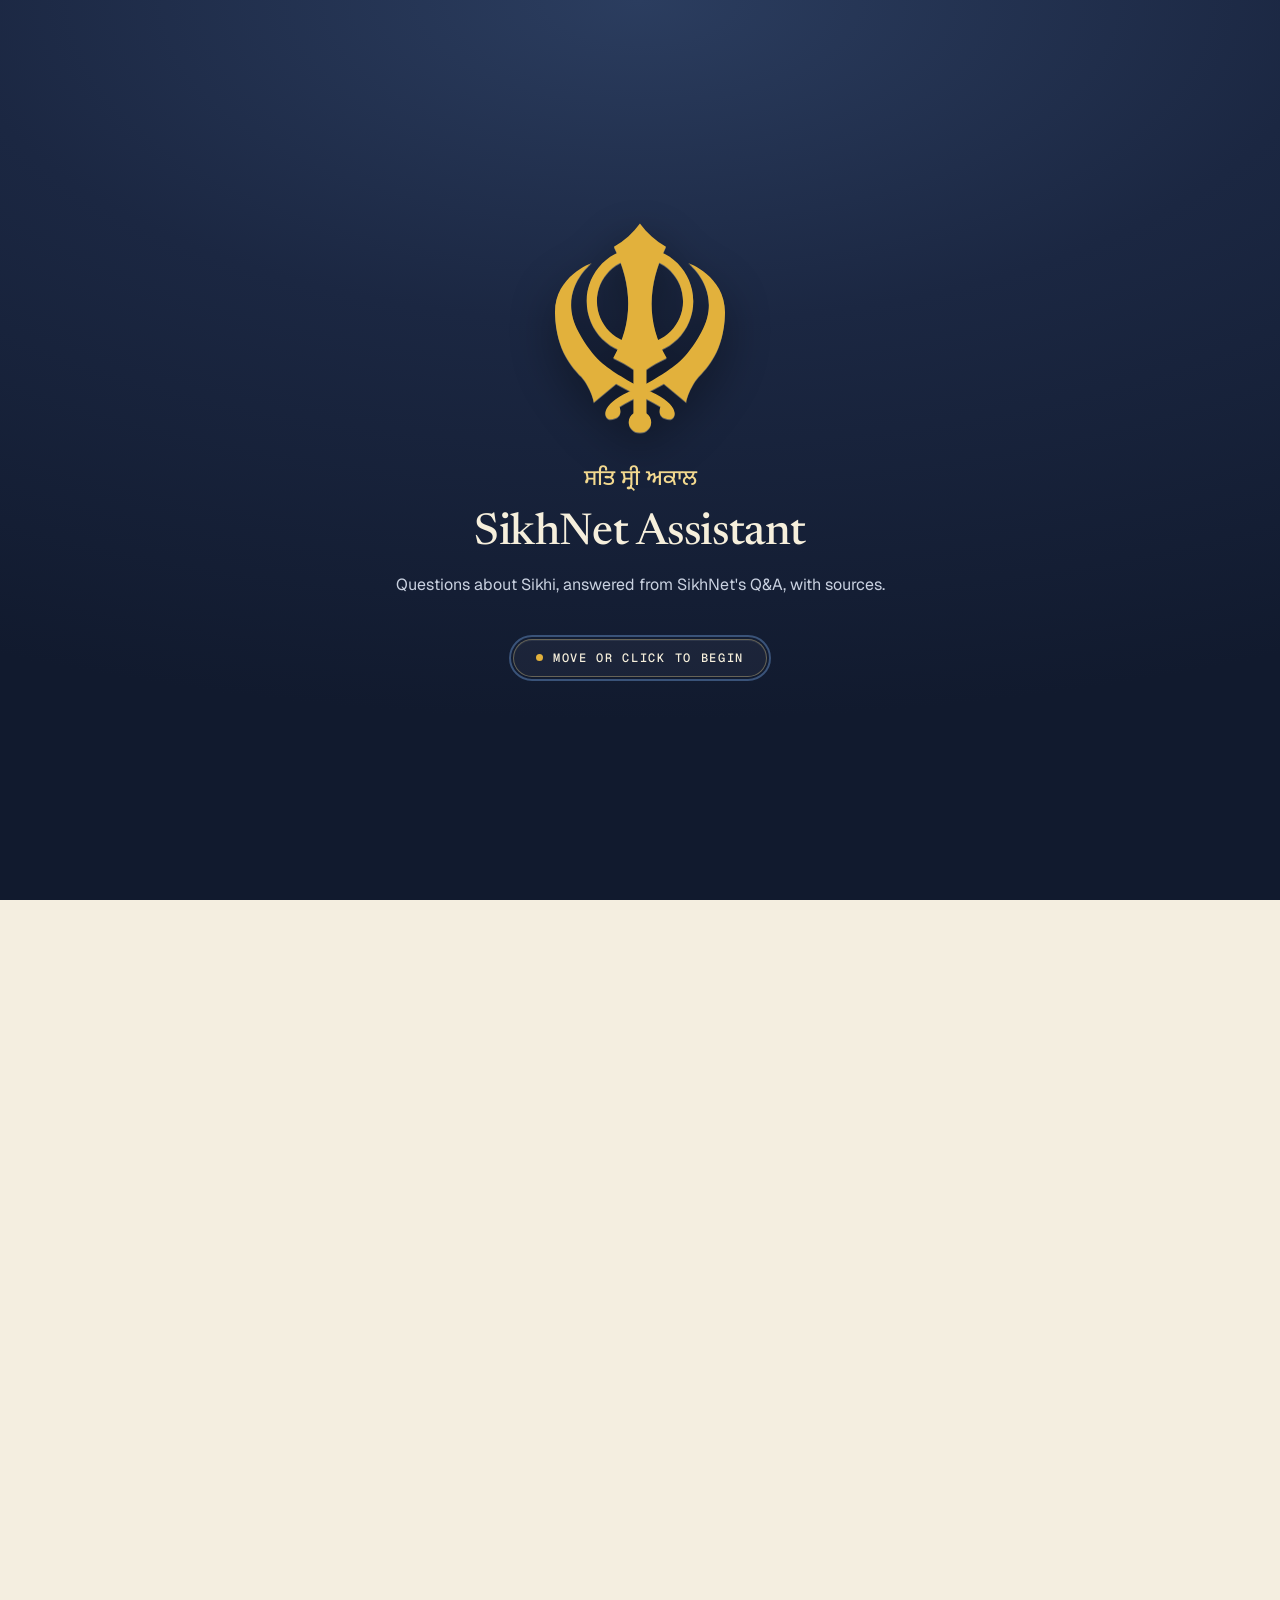
==== commit 14da43c8: "features: SikhNet feedback — ratings, popular topics, age groups, moderation, community board, landi" ====
--- a/frontend/index.html
+++ b/frontend/index.html
@@ -4,7 +4,7 @@
   <meta charset="utf-8" />
   <meta name="viewport" content="width=device-width, initial-scale=1" />
   <meta name="theme-color" content="#18233a" />
-  <title>SikhNet Assistant</title>
+  <title>SikhNet Questions</title>
   <link rel="preconnect" href="https://fonts.googleapis.com" />
   <link rel="preconnect" href="https://fonts.gstatic.com" crossorigin />
   <link href="https://fonts.googleapis.com/css2?family=Noto+Sans+Gurmukhi:wght@500&family=Newsreader:ital,opsz,wght@0,6..72,400;0,6..72,500;1,6..72,500&family=Geist:wght@400;500;600&family=Geist+Mono:wght@400;500;600&display=swap" rel="stylesheet" />
@@ -42,7 +42,16 @@
       <span class="name">SikhNet Assistant</span>
       <span class="pill" id="status">Answers from SikhNet's Q&amp;A</span>
     </div>
+    <nav class="nav" aria-label="Main">
+      <a class="nav-link active" href="./" aria-current="page">Ask</a>
+      <a class="nav-link" href="community.html">Community</a>
+    </nav>
     <div class="top-actions">
+      <label class="who-mini"><span class="sr-only">Who's asking?</span>
+        <select data-audience-select aria-label="Who's asking?">
+          <option value="">Everyone</option><option value="kids">Kid</option><option value="teens">Teen</option><option value="adults">Adult</option>
+        </select>
+      </label>
       <form class="surprise-bar" data-surprise>
         <label for="topic">Explore a topic</label>
         <select id="topic" data-topics></select>
@@ -60,8 +69,56 @@
 
   <main id="chat" aria-live="polite">
     <section class="home" id="home">
-      <h1>Ask about <em>Sikhi</em>.</h1>
-      <p class="lede">Answers come from SikhNet's Q&amp;A collection, and every one shows its sources.</p>
+      <div class="hero">
+        <p class="kicker"><span class="kicker-dot" aria-hidden="true"></span>20 years of SikhNet's community Q&amp;A, now answering back</p>
+        <h1>Ask about <em>Sikhi</em>.<br><span class="hero-soft">No judgment. Every answer sourced.</span></h1>
+        <p class="lede">Ask anything in your own words: kesh, caste, marriage, parents, doubts. Answers are built only from SikhNet's archive, every claim shows where it came from, and nobody needs an account.</p>
+        <div class="hero-actions">
+          <button type="button" class="btn-accent btn-lg" data-focus-ask>Ask a question</button>
+          <a class="btn-ghost btn-lg" href="community.html">Visit the community board</a>
+        </div>
+        <div class="who" role="radiogroup" aria-label="Who's asking?">
+          <span class="who-label">Who's asking?</span>
+          <button type="button" class="who-opt" role="radio" data-audience="kids">Kid <small>under 13</small></button>
+          <button type="button" class="who-opt" role="radio" data-audience="teens">Teen <small>13–17</small></button>
+          <button type="button" class="who-opt" role="radio" data-audience="adults">Adult</button>
+          <button type="button" class="who-opt" role="radio" data-audience="">Skip</button>
+        </div>
+        <dl class="stats" data-stats>
+          <div><dt>answers in the archive</dt><dd data-stat="records">—</dd></div>
+          <div><dt>topics to explore</dt><dd data-stat="topics">—</dd></div>
+          <div><dt>languages</dt><dd>4</dd></div>
+          <div><dt>accounts needed</dt><dd>0</dd></div>
+        </dl>
+      </div>
+
+      <section class="landing-block" aria-labelledby="how-h">
+        <h2 class="eyebrow" id="how-h">How it works</h2>
+        <ol class="steps">
+          <li class="step"><span class="step-n">1</span><h3>Ask in your words</h3><p>English, Punjabi, Hindi or Spanish. A follow-up keeps the conversation going.</p></li>
+          <li class="step"><span class="step-n">2</span><h3>We search SikhNet's archive</h3><p>Answers from two decades of SikhNet's Q&amp;A, and nothing from outside it.</p></li>
+          <li class="step"><span class="step-n">3</span><h3>An answer you can check</h3><p>Every claim is cited <span class="cite demo">1</span>, other views are shown below, and if it isn't covered we say so.</p></li>
+          <li class="step"><span class="step-n">4</span><h3>Rate it and keep exploring</h3><p>Helpful answers rise to the top. Take it further on the community board.</p></li>
+        </ol>
+      </section>
+
+      <section class="landing-block" aria-labelledby="pop-h">
+        <div class="block-head">
+          <h2 class="eyebrow" id="pop-h">Popular right now</h2>
+          <span class="block-note" data-popular-note></span>
+        </div>
+        <div class="chips" data-popular-topics></div>
+        <div class="pop-grid">
+          <div class="pop-col">
+            <h3>Most asked</h3>
+            <div class="option-list" data-popular-asked></div>
+          </div>
+          <div class="pop-col">
+            <h3>Most discussed in the archive</h3>
+            <div class="option-list" data-popular-discussed></div>
+          </div>
+        </div>
+      </section>
 
       <form class="surprise-card" data-surprise>
         <h2>Not sure where to start?</h2>
@@ -77,10 +134,27 @@
           </div>
         </div>
         <button type="submit" class="btn-accent">
-          <svg width="16" height="16" viewBox="0 0 24 24" fill="none" stroke="currentColor" stroke-width="2" stroke-linejoin="round" aria-hidden="true"><path d="M12 3l1.8 5.2L19 10l-5.2 1.8L12 17l-1.8-5.2L5 10l5.2-1.8z"/></svg>
           Surprise me
         </button>
       </form>
+
+      <section class="landing-block" aria-labelledby="comm-h">
+        <div class="block-head">
+          <h2 class="eyebrow" id="comm-h">From the community board</h2>
+          <a class="block-link" href="community.html">See all →</a>
+        </div>
+        <div class="board-preview" data-board-preview></div>
+      </section>
+
+      <section class="landing-block" aria-labelledby="safe-h">
+        <h2 class="eyebrow" id="safe-h">A safe place to ask</h2>
+        <div class="trust">
+          <div class="trust-item"><h3>Anonymous</h3><p>No accounts and no names. Ask the question you'd never ask out loud.</p></div>
+          <div class="trust-item"><h3>Grounded</h3><p>Answers come only from SikhNet's sources. Gurbani is never invented.</p></div>
+          <div class="trust-item"><h3>Moderated</h3><p>Bots, spam and hate are filtered out, people can report posts, and SikhNet moderators review them.</p></div>
+          <div class="trust-item"><h3>Real help in a crisis</h3><p>If someone is in danger, we connect them to people who can help instead of an AI answer.</p></div>
+        </div>
+      </section>
 
       <h2 class="eyebrow">Or try one of these</h2>
       <div class="option-list">
@@ -112,6 +186,7 @@
     <p class="fineprint">Answers only use SikhNet's sources and always show where they came from.</p>
   </form>
 
+  <script src="common.js"></script>
   <script src="app.js"></script>
 </body>
 </html>
--- a/frontend/style.css
+++ b/frontend/style.css
@@ -99,6 +99,18 @@
 .answer ul, .answer ol { margin: 0 0 18px; padding-left: 1.4em; }
 .answer li { margin-bottom: 6px; }
 .answer li::marker { color: var(--basanti); }
+
+/* While an answer is still streaming, a caret rides the last line so it reads
+   as being written rather than as a page that finished loading oddly. */
+.answer.streaming > :last-child::after {
+  content: ""; display: inline-block; width: .5ch; height: 1.05em;
+  margin-left: 2px; vertical-align: -2px; background: var(--accent);
+  border-radius: 1px; animation: caret 1s steps(2, start) infinite;
+}
+@keyframes caret { 0%, 50% { opacity: 1; } 50.01%, 100% { opacity: 0; } }
+@media (prefers-reduced-motion: reduce) {
+  .answer.streaming > :last-child::after { animation: none; opacity: .6; }
+}
 .cite { font: 600 11px/1 var(--mono); border: 1px solid var(--blue-300); background: var(--blue-100);
         color: var(--blue-700); border-radius: 6px; padding: 3px 6px; vertical-align: 3px; margin: 0 2px;
         box-shadow: inset 0 1px 0 rgba(255, 255, 255, .7); transition: background .15s; }
@@ -294,3 +306,247 @@
   .fineprint, .hint { display: none; }
   .to-bottom { bottom: 104px; }
 }
+
+/* =====================================================================
+   Community, landing page, ratings, age groups, moderation — Bhajneek, decision 006.
+   Same tokens and "light from above" rules as above.
+   ===================================================================== */
+.brand { text-decoration: none; color: inherit; }
+.nav { display: flex; gap: 4px; padding: 4px; border-radius: 12px; background: var(--raised); box-shadow: var(--inset); }
+.nav-link { padding: 7px 14px; border-radius: 9px; font-size: 14px; font-weight: 500; color: var(--body); text-decoration: none; }
+.nav-link:hover { color: var(--text); background: rgba(255, 255, 255, .5); }
+.nav-link.active { background: var(--panel); color: var(--text); box-shadow: var(--highlight), var(--shadow-sm); }
+.who-mini select { height: 40px; font-size: 14px; text-transform: none; }
+
+/* Landing (home) gets more room than the conversation */
+body:not(.has-chat) main:not(.board) { max-width: 1040px; }
+.home { gap: 64px; }
+.hero { display: flex; flex-direction: column; gap: 22px; padding-top: 2vh; }
+.kicker { margin: 0; display: inline-flex; align-items: center; gap: 10px; align-self: flex-start;
+          font: 500 12px/1 var(--mono); letter-spacing: .08em; text-transform: uppercase; color: var(--basanti-deep);
+          padding: 8px 12px; border-radius: 999px; background: var(--basanti-soft); border: 1px solid #ecd48f; }
+.kicker-dot { width: 7px; height: 7px; border-radius: 50%; background: var(--basanti); animation: breathe 2.4s ease-in-out infinite; }
+.home h1 { font-size: clamp(42px, 7vw, 76px); }
+.hero-soft { display: block; margin-top: 10px; font-size: .46em; line-height: 1.2; color: var(--muted); font-style: italic; letter-spacing: -.01em; }
+.hero .lede { margin: 0; font-size: 19px; max-width: 38em; color: var(--body); }
+.hero-actions { display: flex; flex-wrap: wrap; gap: 12px; }
+.btn-lg { height: 52px !important; padding: 0 24px !important; font-size: 15px !important; border-radius: 14px !important; text-decoration: none; }
+a.btn-ghost { text-decoration: none; }
+.who { display: flex; flex-wrap: wrap; align-items: center; gap: 8px; }
+.who-label { font-size: 14px; color: var(--muted); margin-right: 4px; }
+.who-opt { height: 38px; padding: 0 14px; border-radius: 999px; border: 1px solid var(--border); background: var(--panel);
+           font-size: 14px; font-weight: 500; box-shadow: var(--highlight), var(--shadow-sm); display: inline-flex; align-items: center; gap: 6px; }
+.who-opt small { color: var(--muted); font-weight: 400; font-size: 12px; }
+.who-opt:hover { border-color: var(--control); }
+.who-opt.on { background: var(--blue-700); border-color: #24375a; color: #fbf6ea; box-shadow: inset 0 1px 0 rgba(255,255,255,.2), var(--shadow-sm); }
+.who-opt.on small { color: var(--blue-200); }
+.stats { margin: 8px 0 0; display: grid; grid-template-columns: repeat(4, minmax(0, 1fr)); gap: 1px; border-radius: 16px; overflow: hidden;
+         background: var(--border); border: 1px solid var(--border); box-shadow: var(--shadow-sm); }
+.stats div { background: var(--panel); padding: 18px 20px; display: flex; flex-direction: column-reverse; gap: 4px; }
+.stats dt { font: 400 11px/1.4 var(--mono); color: var(--muted); letter-spacing: .04em; }
+.stats dd { margin: 0; font: 500 32px/1 var(--serif); color: var(--blue-700); }
+
+.landing-block { display: flex; flex-direction: column; gap: 20px; }
+.block-head { display: flex; flex-wrap: wrap; align-items: baseline; justify-content: space-between; gap: 8px; }
+.block-note { font: 400 11px/1.5 var(--mono); color: var(--muted); }
+.block-link { font-size: 14px; font-weight: 500; text-decoration: none; }
+.steps { list-style: none; margin: 0; padding: 0; display: grid; grid-template-columns: repeat(4, minmax(0, 1fr)); gap: 14px; }
+.step { position: relative; padding: 22px 20px 20px; border-radius: 16px; background: var(--panel); border: 1px solid var(--border);
+        box-shadow: var(--highlight), var(--shadow-sm); display: flex; flex-direction: column; gap: 8px; }
+.step h3 { margin: 0; font: 500 19px/1.3 var(--serif); }
+.step p { margin: 0; font-size: 14px; color: var(--body); line-height: 1.6; }
+.step-n { width: 30px; height: 30px; border-radius: 9px; display: flex; align-items: center; justify-content: center;
+          font: 600 13px/1 var(--mono); color: var(--blue-900); background: linear-gradient(180deg, var(--basanti-light), var(--basanti));
+          border: 1px solid #c99a2c; box-shadow: inset 0 1px 0 rgba(255,255,255,.5); margin-bottom: 4px; }
+.cite.demo { cursor: default; }
+.chips { display: flex; flex-wrap: wrap; gap: 10px; }
+.chip { height: 40px; padding: 0 8px 0 16px; border-radius: 999px; border: 1px solid var(--border); background: var(--panel);
+        box-shadow: var(--highlight), var(--shadow-sm); font-size: 14px; font-weight: 500; display: inline-flex; align-items: center; gap: 10px;
+        transition: transform .1s, box-shadow .15s; }
+.chip:hover { box-shadow: var(--highlight), var(--shadow-md); transform: translateY(-1px); }
+.chip-n { font: 500 11px/1 var(--mono); padding: 6px 8px; border-radius: 999px; background: var(--blue-100); color: var(--blue-700); }
+.pop-grid { display: grid; grid-template-columns: repeat(2, minmax(0, 1fr)); gap: 24px; }
+.pop-col { display: flex; flex-direction: column; gap: 12px; min-width: 0; }
+.pop-col h3 { margin: 0; font: 500 18px/1.3 var(--serif); }
+.ask-count { margin-left: auto; flex: none; font: 500 11px/1 var(--mono); color: var(--muted); }
+.empty-note { margin: 0; font-size: 14px; color: var(--muted); }
+.board-preview { display: grid; grid-template-columns: repeat(2, minmax(0, 1fr)); gap: 14px; }
+.preview-card { display: flex; flex-direction: column; gap: 8px; padding: 20px; border-radius: 16px; text-decoration: none; color: inherit;
+                background: var(--panel); border: 1px solid var(--border); box-shadow: var(--highlight), var(--shadow-sm); transition: box-shadow .15s, transform .1s; }
+.preview-card:hover { box-shadow: var(--highlight), var(--shadow-md); transform: translateY(-1px); color: inherit; }
+.preview-card.empty { grid-column: 1 / -1; border-style: dashed; background: transparent; box-shadow: none; }
+.preview-meta { font: 400 11px/1.4 var(--mono); color: var(--muted); }
+.preview-title { font: 500 19px/1.35 var(--serif); }
+.preview-reply { font-size: 14px; color: var(--body); line-height: 1.55; }
+.muted { color: var(--muted); }
+.trust { display: grid; grid-template-columns: repeat(4, minmax(0, 1fr)); gap: 14px; }
+.trust-item { padding: 20px; border-radius: 16px; background: linear-gradient(180deg, var(--blue-50), #e9eef5); border: 1px solid var(--blue-200); }
+.trust-item h3 { margin: 0 0 6px; font: 500 18px/1.3 var(--serif); color: var(--blue-900); }
+.trust-item p { margin: 0; font-size: 14px; color: var(--body); line-height: 1.6; }
+
+/* Ratings: accuracy tag + 👍/👎 */
+.rate-row { display: flex; flex-wrap: wrap; gap: 8px; margin-bottom: -16px; }
+.acc-tag, .aud-tag { display: inline-flex; align-items: center; gap: 6px; padding: 5px 10px; border-radius: 999px; font: 500 11px/1.3 var(--mono); }
+.acc-tag.good { background: #e6efe4; color: #2f5a2c; border: 1px solid #c4d8bf; }
+.acc-tag.partial { background: var(--basanti-soft); color: var(--basanti-deep); border: 1px solid #ecd48f; }
+.aud-tag { background: var(--blue-100); color: var(--blue-700); border: 1px solid var(--blue-200); }
+.votebar { display: flex; flex-wrap: wrap; align-items: center; gap: 6px; }
+.vote-label { font-size: 14px; color: var(--body); margin-right: 4px; }
+.votebar.compact .vote-label { font-size: 12px; color: var(--muted); }
+.vote { width: 36px; height: 34px; border-radius: 9px; border: 1px solid var(--border); background: var(--panel); color: var(--muted);
+        display: inline-flex; align-items: center; justify-content: center; box-shadow: var(--highlight), var(--shadow-sm); transition: color .15s, background .15s; }
+.votebar.compact .vote { width: 30px; height: 28px; border-radius: 8px; }
+.vote:hover { color: var(--text); border-color: var(--control); }
+.vote.up.on { color: #2f5a2c; background: #e6efe4; border-color: #b8d0b2; box-shadow: var(--inset); }
+.vote.down.on { color: #8a2f22; background: #f6e3de; border-color: #e3bfb6; box-shadow: var(--inset); }
+.vote-count { min-width: 14px; text-align: center; font: 500 12px/1 var(--mono); color: var(--body); }
+.rating-tag { font: 500 11px/1.3 var(--mono); color: var(--muted); }
+.rating-tag.good { color: #2f5a2c; } .rating-tag.low { color: #8a2f22; }
+.vote-why { width: 100%; display: flex; flex-wrap: wrap; align-items: center; gap: 6px; font-size: 13px; color: var(--muted); }
+.vote-why[hidden] { display: none; }
+.why-opt { height: 30px; padding: 0 10px; border-radius: 999px; border: 1px solid var(--border); background: var(--panel); font-size: 12px; }
+.why-opt:hover { border-color: var(--control); }
+.rate-block { padding: 16px 18px; border-radius: 14px; border: 1px dashed var(--control); }
+.source .votebar { margin-top: 12px; padding-top: 12px; border-top: 1px solid var(--rule); }
+.src-tag { margin-left: 8px; padding: 2px 6px; border-radius: 6px; background: var(--raised); }
+.src-tag.good { background: #e6efe4; color: #2f5a2c; } .src-tag.low { background: #f6e3de; color: #8a2f22; }
+
+/* Crisis help: warm, unmistakable, never an AI answer */
+.help-card { border-radius: 18px; padding: 24px 26px; background: linear-gradient(180deg, #fff7ea, #fbeedb); border: 1px solid #ecd48f;
+             box-shadow: var(--highlight), var(--shadow-md); display: flex; flex-direction: column; gap: 14px; }
+.help-head { display: flex; align-items: center; gap: 10px; color: #a1452f; }
+.help-card h2 { margin: 0; font: 500 24px/1.2 var(--serif); color: var(--text); }
+.help-card p { margin: 0; font-size: 15px; color: var(--body); }
+.help-list { list-style: none; margin: 0; padding: 0; display: flex; flex-direction: column; gap: 8px; }
+.help-list li { display: flex; flex-wrap: wrap; gap: 4px 12px; align-items: baseline; padding: 12px 14px; border-radius: 12px; background: var(--panel); border: 1px solid var(--border); }
+.help-list strong { font-weight: 600; }
+.help-list span { color: var(--body); font-size: 14px; }
+.help-list a { margin-left: auto; font-size: 13px; }
+.help-human { font-style: italic; }
+
+/* Community board */
+.board { max-width: 860px; }
+.board-hero { display: flex; flex-direction: column; gap: 16px; }
+.board-hero h1 { margin: 0; font: 500 clamp(40px, 6vw, 60px)/1.05 var(--serif); letter-spacing: -.02em; }
+.board-hero h1 em { color: var(--blue-700); text-decoration: underline; text-decoration-color: var(--basanti);
+                    text-decoration-thickness: 4px; text-underline-offset: 8px; }
+.board-hero .lede { margin: 0; font-size: 17px; color: var(--body); max-width: 40em; }
+.board-rules { display: flex; flex-wrap: wrap; gap: 8px; }
+.board-rules span { font: 400 11px/1 var(--mono); padding: 7px 10px; border-radius: 999px; border: 1px solid var(--border); color: var(--muted); }
+.post-card { border-radius: 18px; padding: 24px; display: flex; flex-direction: column; gap: 14px; margin: 0;
+             background: var(--panel); border: 1px solid var(--border); box-shadow: var(--highlight), var(--shadow-md); }
+.post-card h2 { margin: 0; font: 500 22px/1.2 var(--serif); }
+.post-card .field input, .post-card textarea { width: 100%; }
+.post-card textarea { min-height: 90px; padding: 12px 14px; border-radius: 10px; border: 1px solid var(--control); border-top-color: #c7b99f;
+                      background: var(--panel); box-shadow: var(--inset); font-size: 15px; resize: vertical; }
+.post-card textarea:focus { outline: none; border-color: var(--blue-400); box-shadow: var(--inset), 0 0 0 4px var(--accent-soft); }
+.post-row { display: grid; grid-template-columns: repeat(3, minmax(0, 1fr)); gap: 14px; }
+.post-row.two { grid-template-columns: minmax(0, 1fr) minmax(0, 1fr); }
+.post-row select { text-transform: none; width: 100%; }
+.opt { color: var(--muted); font-weight: 400; }
+.hp { position: absolute; left: -9999px; width: 1px; height: 1px; overflow: hidden; }
+.post-foot { display: flex; flex-wrap: wrap; align-items: center; justify-content: space-between; gap: 14px; }
+.fineprint-left { margin: 0; font: 400 11px/1.6 var(--mono); color: var(--muted); max-width: 44em; }
+.form-msg { font-size: 14px; display: flex; flex-direction: column; gap: 12px; }
+.form-msg:empty { display: none; }
+.form-msg.err, .form-msg .err { color: #8a2f22; }
+.form-msg .ok { color: #2f5a2c; margin: 0; } .form-msg .warn { color: var(--basanti-deep); margin: 0; }
+.board-list-wrap { display: flex; flex-direction: column; gap: 16px; }
+.toolbar { display: flex; flex-wrap: wrap; align-items: center; justify-content: space-between; gap: 12px; }
+.tabs { display: flex; gap: 4px; padding: 4px; border-radius: 12px; background: var(--raised); box-shadow: var(--inset); }
+.tab { height: 34px; padding: 0 14px; border: 0; border-radius: 9px; background: transparent; font-size: 14px; font-weight: 500; color: var(--body); }
+.tab.on { background: var(--panel); color: var(--text); box-shadow: var(--highlight), var(--shadow-sm); }
+.filters { display: flex; gap: 10px; flex-wrap: wrap; }
+.filters select, .filters input { height: 40px; font-size: 14px; text-transform: none; padding: 0 12px; border-radius: 10px;
+                                  border: 1px solid var(--control); background: var(--panel); box-shadow: var(--inset); }
+.thread-list { display: flex; flex-direction: column; gap: 12px; }
+.thread-card { display: flex; gap: 16px; padding: 18px 20px; border-radius: 16px; background: var(--panel); border: 1px solid var(--border);
+               box-shadow: var(--highlight), var(--shadow-sm); transition: box-shadow .15s; }
+.thread-card:hover { box-shadow: var(--highlight), var(--shadow-md); }
+.thread-vote .votebar { flex-direction: column; flex-wrap: nowrap; gap: 4px; }
+.thread-vote .rating-tag { display: none; }
+.thread-main { flex: 1; min-width: 0; display: flex; flex-direction: column; gap: 8px; text-decoration: none; color: inherit; }
+.thread-main:hover { color: inherit; }
+.thread-main h3 { margin: 0; font: 500 21px/1.3 var(--serif); }
+.thread-main:hover h3 { color: var(--blue-700); }
+.thread-body { margin: 0; font-size: 14px; color: var(--body); line-height: 1.6; }
+.thread-tags { display: flex; flex-wrap: wrap; gap: 6px; }
+.tag { font: 500 10px/1 var(--mono); letter-spacing: .06em; text-transform: uppercase; padding: 5px 8px; border-radius: 6px;
+       background: var(--blue-100); color: var(--blue-700); border: 1px solid var(--blue-200); }
+.tag.age-teen { background: var(--basanti-soft); color: var(--basanti-deep); border-color: #ecd48f; }
+.tag.age-adult { background: #f6e3de; color: #8a2f22; border-color: #e3bfb6; }
+.tag.verified { background: #e6efe4; color: #2f5a2c; border-color: #c4d8bf; }
+.top-reply { margin: 2px 0 0; padding: 10px 14px; border-left: 3px solid var(--basanti); background: var(--bg); border-radius: 0 10px 10px 0;
+             font-size: 14px; color: var(--body); display: flex; flex-direction: column; gap: 4px; }
+.top-reply-label { font: 500 10px/1 var(--mono); letter-spacing: .08em; text-transform: uppercase; color: var(--basanti-deep); }
+.thread-meta { display: flex; flex-wrap: wrap; gap: 12px; font: 400 11px/1.5 var(--mono); color: var(--muted); }
+.thread-meta .unanswered { color: var(--basanti-deep); }
+.empty-board { padding: 40px 24px; border-radius: 16px; border: 1px dashed var(--control); text-align: center; color: var(--muted);
+               display: flex; flex-direction: column; align-items: center; gap: 8px; }
+.empty-board h3 { margin: 0; font: 500 20px/1.3 var(--serif); color: var(--text); }
+.empty-board p { margin: 0; font-size: 14px; }
+.back { align-self: flex-start; font-size: 14px; font-weight: 500; text-decoration: none; }
+.thread-view { gap: 28px; }
+.thread-head { display: flex; flex-direction: column; gap: 12px; }
+.thread-head h1 { margin: 0; font: 500 clamp(30px, 5vw, 42px)/1.15 var(--serif); letter-spacing: -.01em; }
+.thread-full { margin: 0; font-size: 17px; color: var(--body); white-space: pre-wrap; overflow-wrap: anywhere; }
+.thread-actions { display: flex; flex-wrap: wrap; align-items: center; gap: 12px; }
+.pending-note { margin: 0; padding: 8px 12px; border-radius: 10px; background: var(--basanti-soft); color: var(--basanti-deep); font-size: 13px; }
+.archive-box { padding: 20px 22px; border-radius: 16px; background: linear-gradient(180deg, var(--blue-50), #e9eef5); border: 1px solid var(--blue-200);
+               display: flex; flex-direction: column; gap: 12px; }
+.archive-note { margin: -6px 0 0; font-size: 14px; color: var(--body); }
+a.option { text-decoration: none; color: inherit; }
+.replies { display: flex; flex-direction: column; gap: 12px; }
+.replies-head { display: flex; align-items: baseline; justify-content: space-between; gap: 8px; }
+.replies-head h2 { margin: 0; font: 500 22px/1.2 var(--serif); }
+.reply { position: relative; padding: 18px 20px; border-radius: 16px; background: var(--panel); border: 1px solid var(--border);
+         box-shadow: var(--highlight), var(--shadow-sm); display: flex; flex-direction: column; gap: 10px; }
+.reply.verified { border-color: #b8d0b2; box-shadow: var(--highlight), 0 0 0 3px #e6efe4, var(--shadow-sm); }
+.reply.best { border-color: #ecd48f; }
+.reply-badge { align-self: flex-start; font: 500 10px/1 var(--mono); letter-spacing: .08em; text-transform: uppercase; padding: 5px 8px; border-radius: 6px;
+               background: var(--basanti-soft); color: var(--basanti-deep); }
+.reply-badge.verified { background: #e6efe4; color: #2f5a2c; }
+.reply-body { margin: 0; font-size: 16px; line-height: 1.7; white-space: pre-wrap; overflow-wrap: anywhere; }
+.reply-foot { display: flex; flex-wrap: wrap; align-items: center; gap: 12px; justify-content: space-between; }
+.report { height: 30px; padding: 0 10px; border-radius: 8px; border: 1px solid transparent; background: transparent; color: var(--muted);
+          font-size: 12px; display: inline-flex; align-items: center; gap: 6px; }
+.report:hover { color: #8a2f22; border-color: var(--border); background: var(--panel); }
+.report-menu { display: flex; flex-wrap: wrap; align-items: center; gap: 6px; font-size: 13px; color: var(--muted); }
+.mod-btn { height: 30px; padding: 0 10px; border-radius: 8px; border: 1px solid #b8d0b2; background: #e6efe4; color: #2f5a2c; font-size: 12px; font-weight: 600; }
+.site-foot { max-width: 860px; width: 100%; margin: 0 auto; padding: 24px; display: flex; justify-content: space-between; gap: 12px;
+             font: 400 11px/1.5 var(--mono); color: var(--muted); }
+
+/* Moderation */
+.mod-login { max-width: 520px; }
+.mod-stats { grid-template-columns: repeat(5, minmax(0, 1fr)); margin-bottom: 8px; }
+.mod-stats dd { font-size: 26px; }
+#mod-app { display: flex; flex-direction: column; gap: 16px; }
+#mod-app[hidden] { display: none; }
+.mod-list { display: flex; flex-direction: column; gap: 12px; }
+.mod-item { padding: 18px 20px; border-radius: 16px; background: var(--panel); border: 1px solid var(--border); box-shadow: var(--highlight), var(--shadow-sm);
+            display: flex; flex-direction: column; gap: 10px; }
+.mod-item.crisis { border-color: #e3bfb6; box-shadow: var(--highlight), 0 0 0 3px #f6e3de; }
+.mod-item h3 { margin: 0; font: 500 19px/1.3 var(--serif); }
+.mod-context { margin: 0; font-size: 13px; color: var(--muted); }
+.mod-actions { display: flex; flex-wrap: wrap; gap: 8px; }
+.mod-actions .btn-ghost { height: 34px; font-size: 13px; }
+.btn-ghost.danger { color: #8a2f22; }
+.log-row { display: grid; grid-template-columns: 90px 90px 1fr 2fr; gap: 10px; font: 400 12px/1.5 var(--mono); padding: 8px 4px; border-bottom: 1px solid var(--rule); }
+
+@media (max-width: 900px) {
+  .steps, .trust { grid-template-columns: repeat(2, minmax(0, 1fr)); }
+  .mod-stats { grid-template-columns: repeat(3, minmax(0, 1fr)); }
+}
+@media (max-width: 640px) {
+  .nav-link { padding: 6px 10px; }
+  .stats { grid-template-columns: repeat(2, minmax(0, 1fr)); }
+  .stats dd { font-size: 26px; }
+  .steps, .trust, .pop-grid, .board-preview, .post-row, .post-row.two { grid-template-columns: minmax(0, 1fr); }
+  .home { gap: 48px; }
+  .hero .lede { font-size: 17px; }
+  .thread-card { padding: 14px; gap: 12px; }
+  .log-row { grid-template-columns: 1fr 1fr; }
+  .who-mini { flex: none; }
+}
+body:not(.has-chat) .hero .btn-ghost { display: inline-flex; }  /* the topbar rule above hides ghost buttons on home */
+[hidden] { display: none !important; }  /* card styles set display; hidden must still win */
